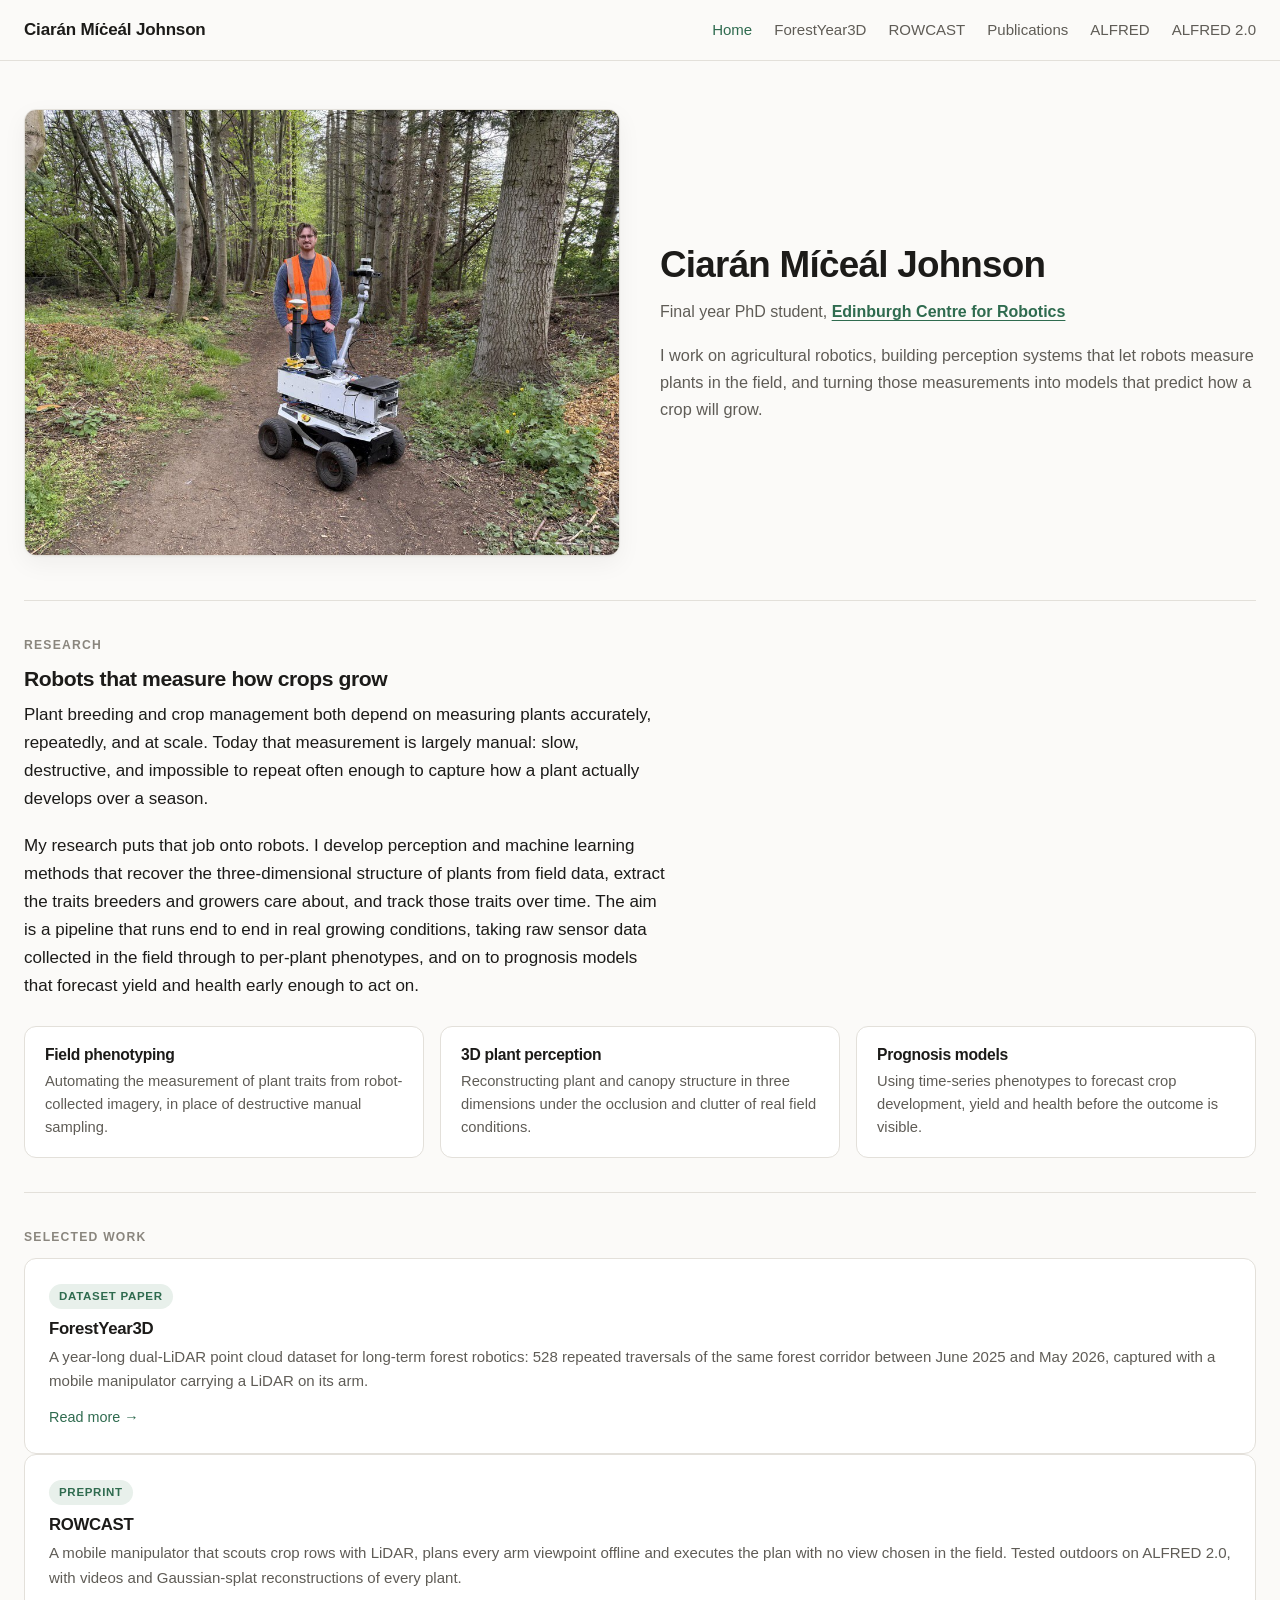
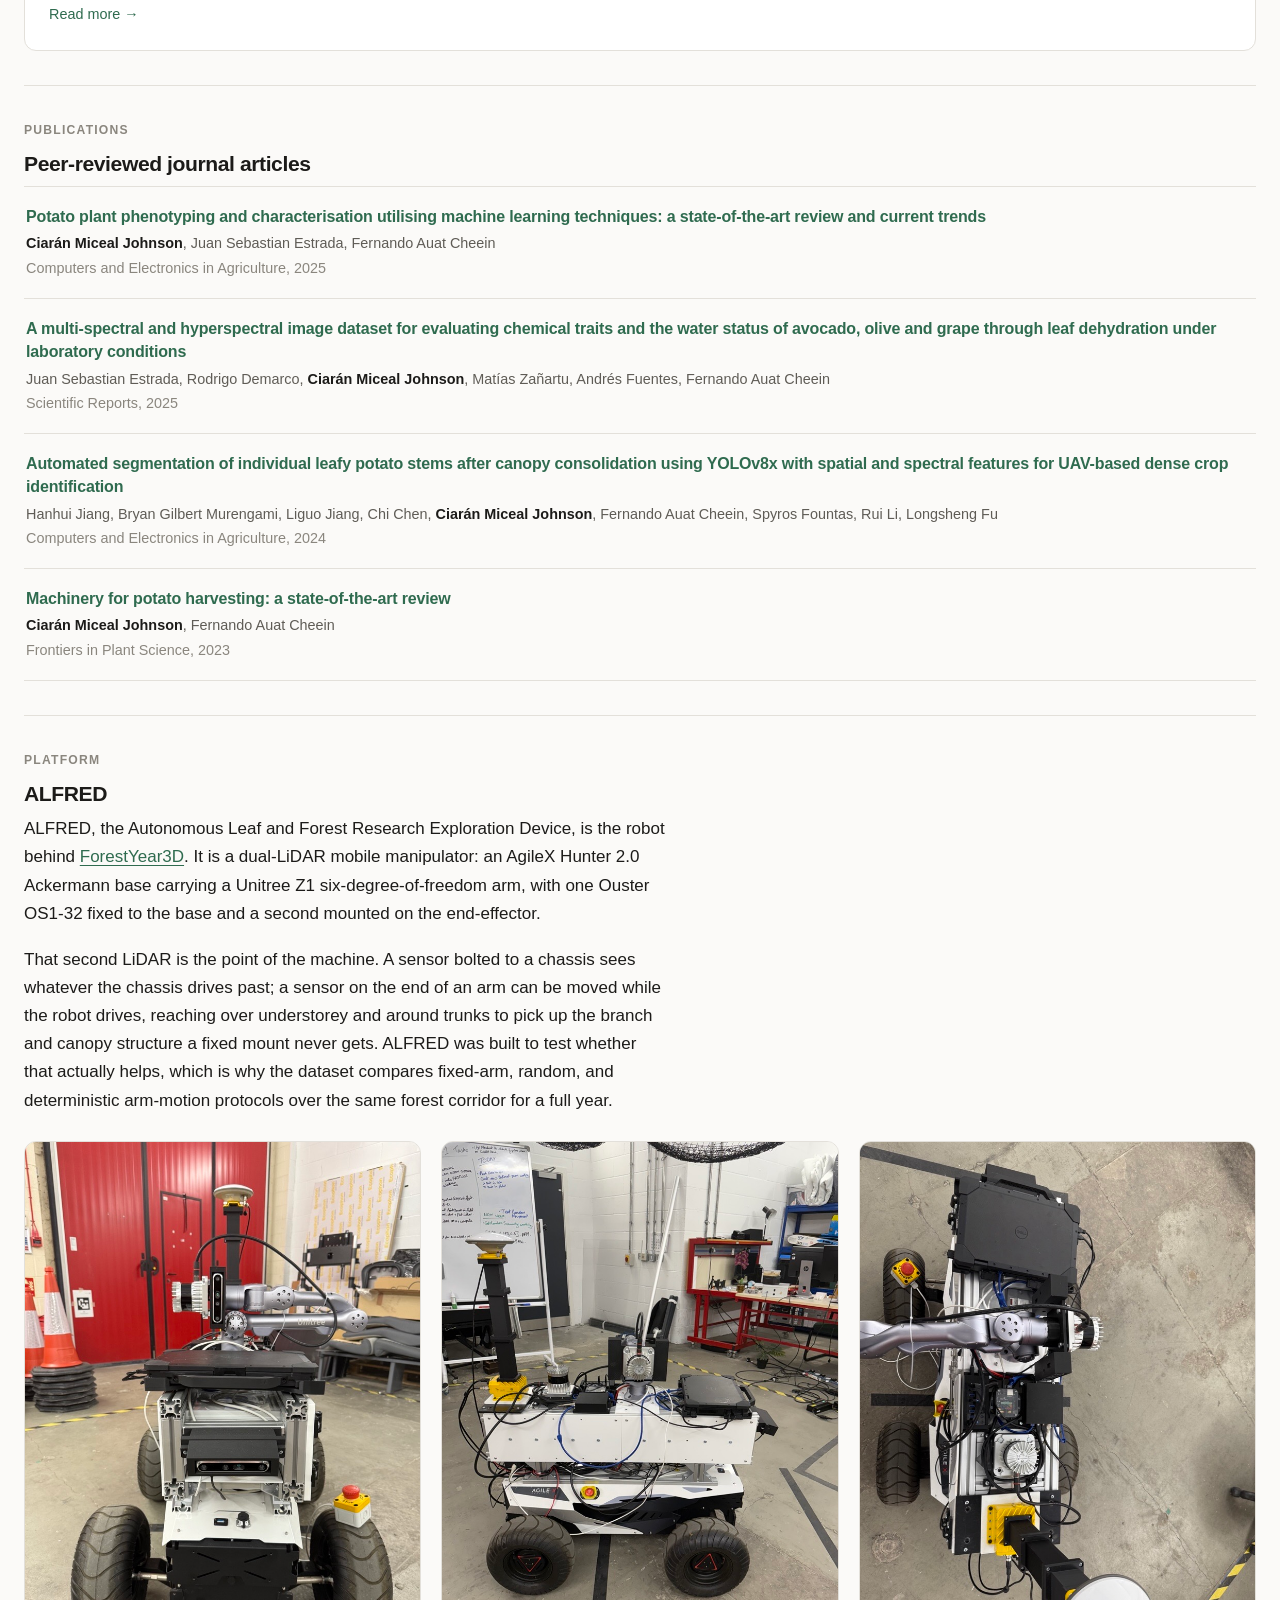
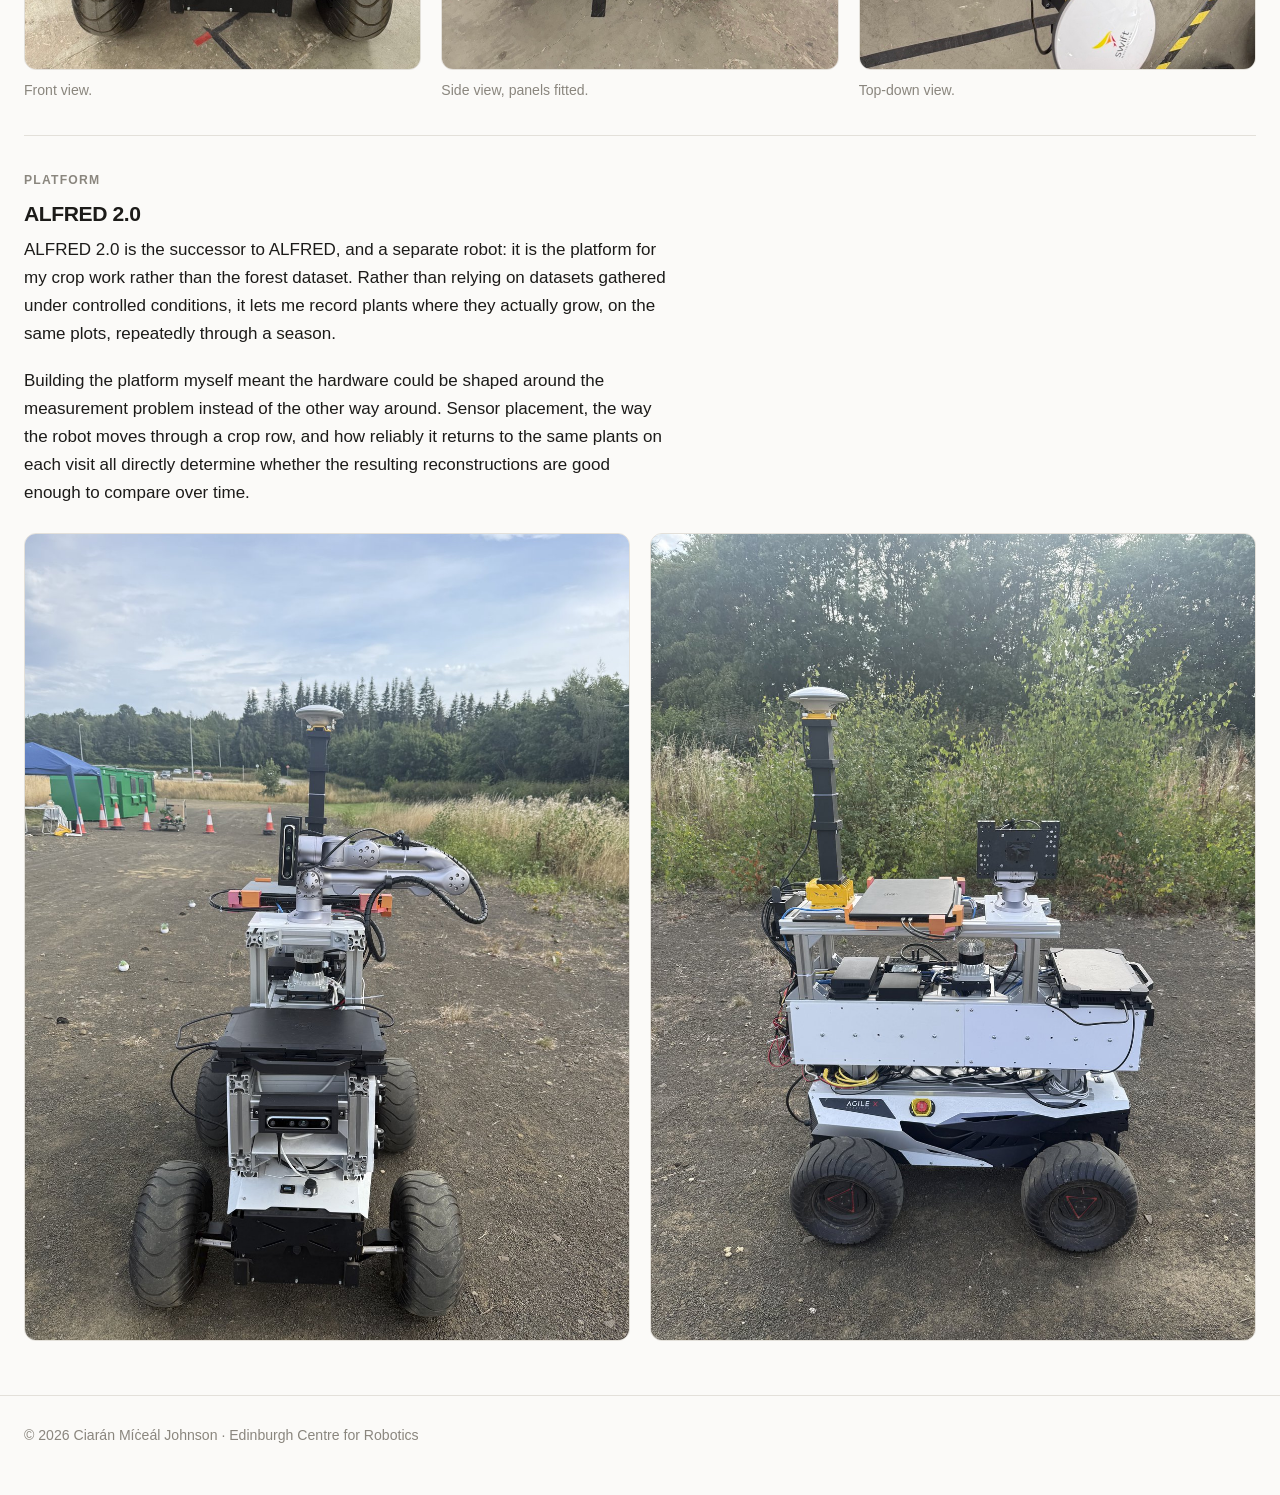
==== index.html @ 9706e00f "Updated the ROWCAST website" ====
<!DOCTYPE html>
<html lang="en">
<head>
  <meta charset="utf-8">
  <meta name="viewport" content="width=device-width, initial-scale=1">
  <title>Ciarán Míċeál Johnson | Agricultural Robotics</title>
  <meta name="description" content="Final year PhD student at the Edinburgh Centre for Robotics, working on agricultural robotics for crop phenotyping and prognosis.">
  <link rel="stylesheet" href="style.css?v=20261101">
</head>
<body>

  <nav class="site-nav">
    <div class="wrap">
      <a class="brand" href="index.html">Ciarán Míċeál Johnson</a>
      <ul>
        <li><a href="index.html" aria-current="page">Home</a></li>
        <li><a href="ForestYear3D/">ForestYear3D</a></li>
        <li><a href="ROWCAST/">ROWCAST</a></li>
        <li><a href="#publications">Publications</a></li>
        <li><a href="#alfred">ALFRED</a></li>
        <li><a href="#alfred2">ALFRED 2.0</a></li>
      </ul>
    </div>
  </nav>

  <main class="wrap">

    <header class="hero">
      <img class="hero-photo" src="img/profile.jpg"
           alt="Ciarán Míċeál Johnson with a field robot on a woodland path">
      <div class="hero-text">
        <h1>Ciarán Míċeál Johnson</h1>
        <p class="affiliation">
          Final year PhD student, <strong><a href="https://www.edinburgh-robotics.org/">Edinburgh Centre for Robotics</a></strong>
        </p>
        <p class="lead">
          I work on agricultural robotics, building perception systems that let
          robots measure plants in the field, and turning those measurements into
          models that predict how a crop will grow.
        </p>
      </div>
    </header>

    <section id="research">
      <p class="eyebrow">Research</p>
      <h2>Robots that measure how crops grow</h2>
      <p>
        Plant breeding and crop management both depend on measuring plants
        accurately, repeatedly, and at scale. Today that measurement is largely
        manual: slow, destructive, and impossible to repeat often enough to
        capture how a plant actually develops over a season.
      </p>
      <p>
        My research puts that job onto robots. I develop perception and machine
        learning methods that recover the three-dimensional structure of plants
        from field data, extract the traits breeders and growers care about, and
        track those traits over time. The aim is a pipeline that runs end to end
        in real growing conditions, taking raw sensor data collected in the field
        through to per-plant phenotypes, and on to prognosis models that forecast
        yield and health early enough to act on.
      </p>

      <div class="themes">
        <div class="theme">
          <h3>Field phenotyping</h3>
          <p>Automating the measurement of plant traits from robot-collected imagery, in place of destructive manual sampling.</p>
        </div>
        <div class="theme">
          <h3>3D plant perception</h3>
          <p>Reconstructing plant and canopy structure in three dimensions under the occlusion and clutter of real field conditions.</p>
        </div>
        <div class="theme">
          <h3>Prognosis models</h3>
          <p>Using time-series phenotypes to forecast crop development, yield and health before the outcome is visible.</p>
        </div>
      </div>
    </section>

    <section id="work">
      <p class="eyebrow">Selected work</p>
      <a class="card" href="ForestYear3D/">
        <span class="tag">Dataset paper</span>
        <h3>ForestYear3D</h3>
        <p>
          A year-long dual-LiDAR point cloud dataset for long-term forest
          robotics: 528 repeated traversals of the same forest corridor between
          June 2025 and May 2026, captured with a mobile manipulator carrying a
          LiDAR on its arm.
        </p>
        <span class="card-more">Read more →</span>
      </a>

      <a class="card" href="ROWCAST/">
        <span class="tag">Preprint</span>
        <h3>ROWCAST</h3>
        <p>
          A mobile manipulator that scouts crop rows with LiDAR, plans every arm
          viewpoint offline and executes the plan with no view chosen in the field.
          Tested outdoors on ALFRED 2.0, with videos and Gaussian-splat
          reconstructions of every plant.
        </p>
        <span class="card-more">Read more →</span>
      </a>
    </section>

    <!-- ================================================================
         PUBLICATIONS
         Peer-reviewed journal articles, newest first. To add one, copy an
         <li class="pub"> block: title links to the DOI, then the author
         list (own name in <strong>), then venue and year.
         ================================================================ -->
    <section id="publications">
      <p class="eyebrow">Publications</p>
      <h2>Peer-reviewed journal articles</h2>

      <ul class="pubs">
        <li class="pub">
          <h3>
            <a href="https://doi.org/10.1016/j.compag.2025.110304">
              Potato plant phenotyping and characterisation utilising machine
              learning techniques: a state-of-the-art review and current trends
            </a>
          </h3>
          <p class="pub-authors"><strong>Ciarán Miceal Johnson</strong>, Juan Sebastian Estrada, Fernando Auat Cheein</p>
          <p class="pub-venue">Computers and Electronics in Agriculture, 2025</p>
        </li>

        <li class="pub">
          <h3>
            <a href="https://doi.org/10.1038/s41598-025-85714-8">
              A multi-spectral and hyperspectral image dataset for evaluating
              chemical traits and the water status of avocado, olive and grape
              through leaf dehydration under laboratory conditions
            </a>
          </h3>
          <p class="pub-authors">Juan Sebastian Estrada, Rodrigo Demarco, <strong>Ciarán Miceal Johnson</strong>, Matías Zañartu, Andrés Fuentes, Fernando Auat Cheein</p>
          <p class="pub-venue">Scientific Reports, 2025</p>
        </li>

        <li class="pub">
          <h3>
            <a href="https://doi.org/10.1016/j.compag.2024.108795">
              Automated segmentation of individual leafy potato stems after canopy
              consolidation using YOLOv8x with spatial and spectral features for
              UAV-based dense crop identification
            </a>
          </h3>
          <p class="pub-authors">Hanhui Jiang, Bryan Gilbert Murengami, Liguo Jiang, Chi Chen, <strong>Ciarán Miceal Johnson</strong>, Fernando Auat Cheein, Spyros Fountas, Rui Li, Longsheng Fu</p>
          <p class="pub-venue">Computers and Electronics in Agriculture, 2024</p>
        </li>

        <li class="pub">
          <h3>
            <a href="https://doi.org/10.3389/fpls.2023.1156734">
              Machinery for potato harvesting: a state-of-the-art review
            </a>
          </h3>
          <p class="pub-authors"><strong>Ciarán Miceal Johnson</strong>, Fernando Auat Cheein</p>
          <p class="pub-venue">Frontiers in Plant Science, 2023</p>
        </li>
      </ul>
    </section>

    <!-- ================================================================
         ALFRED, the forest platform behind ForestYear3D.
         Distinct from ALFRED 2.0 below, which is a separate robot.
         ================================================================ -->
    <section id="alfred">
      <p class="eyebrow">Platform</p>
      <h2>ALFRED</h2>
      <p>
        ALFRED, the Autonomous Leaf and Forest Research Exploration Device, is the
        robot behind <a href="ForestYear3D/">ForestYear3D</a>. It is a dual-LiDAR
        mobile manipulator: an AgileX Hunter 2.0 Ackermann base carrying a Unitree Z1
        six-degree-of-freedom arm, with one Ouster OS1-32 fixed to the base and a
        second mounted on the end-effector.
      </p>
      <p>
        That second LiDAR is the point of the machine. A sensor bolted to a chassis
        sees whatever the chassis drives past; a sensor on the end of an arm can be
        moved while the robot drives, reaching over understorey and around trunks to
        pick up the branch and canopy structure a fixed mount never gets. ALFRED was
        built to test whether that actually helps, which is why the dataset compares
        fixed-arm, random, and deterministic arm-motion protocols over the same forest
        corridor for a full year.
      </p>

      <div class="gallery gallery--views">
        <figure>
          <img src="img/front_view.jpeg" alt="ALFRED seen head on, with the Unitree Z1 arm carrying the arm-mounted LiDAR above the base deck">
          <figcaption>Front view.</figcaption>
        </figure>
        <figure>
          <img src="img/side_view_panels.jpeg" alt="ALFRED from the side with its electronics panels fitted, on the AgileX Hunter 2.0 base">
          <figcaption>Side view, panels fitted.</figcaption>
        </figure>
        <figure>
          <img src="img/top_down.jpeg" alt="ALFRED from above, showing the arm, LiDAR, laptop and GNSS antenna laid out on the base deck">
          <figcaption>Top-down view.</figcaption>
        </figure>
      </div>
    </section>

    <!-- ================================================================
         ALFRED 2.0
         TODO (optional): add the specifics if you want them public, e.g.
         the sensor suite, drive base, autonomy stack, and which field
         trials it has run. Kept general for now.
         ================================================================ -->
    <section id="alfred2">
      <p class="eyebrow">Platform</p>
      <h2>ALFRED 2.0</h2>
      <p>
        ALFRED 2.0 is the successor to ALFRED, and a separate robot: it is the
        platform for my crop work rather than the forest dataset. Rather than
        relying on datasets gathered under controlled conditions, it lets me record
        plants where they actually grow, on the same plots, repeatedly through a
        season.
      </p>
      <p>
        Building the platform myself meant the hardware could be shaped around
        the measurement problem instead of the other way around. Sensor placement,
        the way the robot moves through a crop row, and how reliably it returns
        to the same plants on each visit all directly determine whether the
        resulting reconstructions are good enough to compare over time.
      </p>

      <div class="gallery gallery--pair">
        <figure>
          <img src="img/alfred2_front.jpg" alt="ALFRED 2.0 field robot, front view, showing its manipulator arm and mast-mounted sensors">
        </figure>
        <figure>
          <img src="img/alfred2_side.jpg" alt="ALFRED 2.0 field robot, side view, showing its four-wheeled all-terrain base">
        </figure>
      </div>
    </section>

  </main>

  <footer>
    <div class="wrap">
      <p>© 2026 Ciarán Míċeál Johnson · Edinburgh Centre for Robotics</p>
    </div>
  </footer>

</body>
</html>
---- style.css ----
/* ---------------------------------------------------------------
   Shared stylesheet — Ciaran Johnson
   --------------------------------------------------------------- */

:root {
  --bg:            #fbfaf8;
  --surface:       #ffffff;
  --text:          #1c1b19;
  --text-muted:    #5f5c56;
  --text-subtle:   #8a867e;
  --accent:        #2f6b4f;
  --accent-soft:   #e8f0eb;
  --border:        #e3e0da;
  --shadow:        0 1px 2px rgba(28, 27, 25, .04), 0 8px 24px rgba(28, 27, 25, .05);
  --radius:        12px;
  --measure:       68ch;
}

@media (prefers-color-scheme: dark) {
  :root {
    --bg:          #16171a;
    --surface:     #1d1f23;
    --text:        #e9e7e3;
    --text-muted:  #a8a49c;
    --text-subtle: #7d7972;
    --accent:      #7fc39c;
    --accent-soft: #22302a;
    --border:      #2c2f34;
    --shadow:      0 1px 2px rgba(0, 0, 0, .3), 0 8px 24px rgba(0, 0, 0, .25);
  }
}

*, *::before, *::after { box-sizing: border-box; }

body {
  margin: 0;
  background: var(--bg);
  color: var(--text);
  font-family: -apple-system, BlinkMacSystemFont, "Segoe UI", Inter, Roboto,
               "Helvetica Neue", Arial, sans-serif;
  font-size: 17px;
  line-height: 1.65;
  -webkit-font-smoothing: antialiased;
}

.wrap {
  max-width: 1400px;
  margin: 0 auto;
  padding: 0 24px;
}

/* ---------- Navigation ---------- */

.site-nav {
  border-bottom: 1px solid var(--border);
  background: var(--bg);
  position: sticky;
  top: 0;
  z-index: 10;
}

.site-nav .wrap {
  display: flex;
  align-items: center;
  justify-content: space-between;
  gap: 24px;
  min-height: 60px;
  flex-wrap: wrap;
}

.site-nav .brand {
  font-weight: 600;
  letter-spacing: -.01em;
  color: var(--text);
  text-decoration: none;
}

.site-nav ul {
  display: flex;
  /* On narrow phones the list wraps as whole items rather than breaking a
     label such as "ALFRED 2.0" across two lines. */
  flex-wrap: wrap;
  gap: 4px 22px;
  list-style: none;
  margin: 0;
  padding: 0;
  font-size: .94rem;
}

.site-nav li { white-space: nowrap; }

.site-nav a {
  color: var(--text-muted);
  text-decoration: none;
}

.site-nav a:hover,
.site-nav a[aria-current="page"] {
  color: var(--accent);
}

/* ---------- Headings & text ---------- */

h1, h2, h3 {
  line-height: 1.25;
  letter-spacing: -.02em;
  margin: 0 0 .4em;
}

h1 { font-size: clamp(2rem, 5vw, 2.6rem); }
h2 { font-size: 1.32rem; margin-top: 0; }
h3 { font-size: 1.05rem; }
h4 {
  font-size: .95rem;
  line-height: 1.25;
  letter-spacing: -.01em;
  margin: 1.9em 0 .5em;
}

/* A sub-heading part-way down a section, e.g. the splats inside Phenotype */
h3.subsection { margin-top: 2em; }

p { margin: 0 0 1.1em; max-width: var(--measure); }

a { color: var(--accent); text-underline-offset: 3px; }
a:hover { text-decoration: none; }

.lead {
  font-size: 1.12rem;
  color: var(--text-muted);
}

.muted { color: var(--text-muted); }

/* ---------- Hero ---------- */

/* Photo left, name and intro right, columns vertically centred so the
   two sides read as one balanced block. */
.hero {
  display: grid;
  grid-template-columns: 1fr 1fr;
  gap: 40px;
  align-items: center;
  padding: 48px 0 44px;
}

.hero-photo {
  width: 100%;
  aspect-ratio: 4 / 3;
  object-fit: cover;
  object-position: center 45%;
  border-radius: var(--radius);
  border: 1px solid var(--border);
  box-shadow: var(--shadow);
  display: block;
}

.hero-text { min-width: 0; }

/* Slightly tighter than the global h1 so the name sits on one line
   inside the narrower column. */
.hero-text h1 {
  font-size: clamp(1.85rem, 3.2vw, 2.3rem);
  margin-bottom: .3em;
}

.affiliation {
  font-size: 1rem;
  color: var(--text-muted);
  margin: 0 0 1em;
}

.affiliation strong { color: var(--text); font-weight: 600; }

.hero-text .lead {
  font-size: 1.02rem;
  margin-bottom: 0;
}

@media (max-width: 700px) {
  .hero {
    grid-template-columns: 1fr;
    gap: 26px;
    padding: 28px 0 34px;
  }
}

/* ---------- Sections ---------- */

section { padding: 34px 0; border-top: 1px solid var(--border); }

.eyebrow {
  font-size: .76rem;
  font-weight: 600;
  letter-spacing: .1em;
  text-transform: uppercase;
  color: var(--text-subtle);
  margin: 0 0 .9em;
}

/* ---------- Research themes ---------- */

.themes {
  display: grid;
  grid-template-columns: repeat(auto-fit, minmax(230px, 1fr));
  gap: 16px;
  margin-top: 26px;
}

.theme {
  background: var(--surface);
  border: 1px solid var(--border);
  border-radius: var(--radius);
  padding: 18px 20px;
}

.theme h3 { margin-bottom: .35em; font-size: .98rem; }

.theme p {
  margin: 0;
  font-size: .92rem;
  color: var(--text-muted);
  line-height: 1.55;
}

/* ---------- Publication / project cards ---------- */

.card {
  display: block;
  background: var(--surface);
  border: 1px solid var(--border);
  border-radius: var(--radius);
  padding: 22px 24px;
  text-decoration: none;
  color: inherit;
  transition: border-color .15s ease, transform .15s ease, box-shadow .15s ease;
}

a.card:hover {
  border-color: var(--accent);
  transform: translateY(-2px);
  box-shadow: var(--shadow);
}

.card h3 { margin-bottom: .3em; }
.card p  { margin: 0; font-size: .94rem; color: var(--text-muted); max-width: none; }

.tag {
  display: inline-block;
  font-size: .72rem;
  font-weight: 600;
  letter-spacing: .06em;
  text-transform: uppercase;
  color: var(--accent);
  background: var(--accent-soft);
  border-radius: 999px;
  padding: 3px 10px;
  margin-bottom: 10px;
}

.card-more {
  display: inline-block;
  margin-top: 12px;
  font-size: .9rem;
  font-weight: 500;
  color: var(--accent);
}

/* ---------- Publication list ----------
   Lighter than .card: a reference list, hairline-separated, with the
   title as the DOI link and the site owner's name picked out in bold. */

.pubs {
  list-style: none;
  margin: 0;
  padding: 0;
  border-top: 1px solid var(--border);
}

.pub {
  padding: 18px 2px;
  border-bottom: 1px solid var(--border);
}

.pub h3 {
  margin: 0 0 .35em;
  font-size: 1rem;
  line-height: 1.45;
  letter-spacing: -.01em;
}

.pub h3 a { text-decoration: none; }
.pub h3 a:hover { text-decoration: underline; }

.pub p {
  margin: 0 0 .2em;
  max-width: none;
  font-size: .9rem;
  line-height: 1.5;
}

.pub p:last-child { margin-bottom: 0; }

.pub-authors { color: var(--text-muted); }
.pub-authors strong { color: var(--text); font-weight: 600; }
.pub-venue { color: var(--text-subtle); }

/* ---------- Image gallery ---------- */

.gallery {
  display: grid;
  grid-template-columns: repeat(auto-fit, minmax(240px, 1fr));
  gap: 20px;
  margin-top: 26px;
}

.gallery figure { margin: 0; }

.gallery img {
  width: 100%;
  height: auto;
  background: var(--surface);
  border: 1px solid var(--border);
  border-radius: var(--radius);
  display: block;
}

/* ---------- Paper page ---------- */

.paper-head { padding: 56px 0 30px; }

.paper-head h1 { font-size: clamp(1.7rem, 4vw, 2.25rem); }

.authors {
  font-size: 1rem;
  color: var(--text-muted);
  margin: 0 0 .5em;
  max-width: none;
}

/* Keep a name, its affiliation and its icons on one line when wrapping. */
.authors .author { white-space: nowrap; }

.authors .sep {
  color: var(--text-subtle);
  margin: 0 .2em;
}

.author-link {
  display: inline-block;
  line-height: 0;
  vertical-align: -.15em;
  border-radius: 3px;
  transition: opacity .15s ease;
}

.author-link:hover { opacity: .75; }

.author-link svg {
  width: 1em;
  height: 1em;
}

.venue {
  font-size: .95rem;
  color: var(--text-subtle);
  margin: 0 0 1.4em;
}

.paper-links {
  display: flex;
  flex-wrap: wrap;
  gap: 10px;
  list-style: none;
  margin: 0;
  padding: 0;
}

.paper-links a {
  display: inline-block;
  border: 1px solid var(--border);
  background: var(--surface);
  border-radius: 999px;
  padding: 7px 18px;
  font-size: .9rem;
  font-weight: 500;
  color: var(--text);
  text-decoration: none;
}

.paper-links a:hover { border-color: var(--accent); color: var(--accent); }

figure {
  margin: 0 0 1.4em;
  padding: 0;
}

figure img {
  width: 100%;
  height: auto;
  border: 1px solid var(--border);
  border-radius: var(--radius);
  display: block;
}

figcaption {
  font-size: .88rem;
  color: var(--text-subtle);
  margin-top: 10px;
  line-height: 1.5;
}

/* Placeholder box for content still to be written */
.placeholder {
  border: 1px dashed var(--border);
  border-radius: var(--radius);
  padding: 20px 22px;
  color: var(--text-subtle);
  font-size: .93rem;
  background: transparent;
}

.placeholder p:last-child { margin-bottom: 0; }

pre {
  background: var(--surface);
  border: 1px solid var(--border);
  border-radius: var(--radius);
  padding: 18px 20px;
  overflow-x: auto;
  font-size: .85rem;
  line-height: 1.6;
}

code { font-family: ui-monospace, SFMono-Regular, "SF Mono", Menlo, Consolas, monospace; }

/* ---------- Footer ---------- */

footer {
  border-top: 1px solid var(--border);
  margin-top: 20px;
  padding: 28px 0 48px;
  font-size: .88rem;
  color: var(--text-subtle);
}

footer p { margin: 0; }

/* ---------------------------------------------------------------
   Paper page: dataset facts, video slots
   --------------------------------------------------------------- */

/* ---------- Key-numbers grid ----------
   Facts are grouped into related sets, and sized by importance. Width comes
   from a span class (.s3/.s4/.s6/.s8) on a 12-column grid; type scale comes
   from a size class (.fact--xl / --lg, with the base .fact as the default).
   Each group's spans should add up to 12 so it forms one clean row. */

.fact-group { margin-top: 26px; }

.fact-group > h3 {
  font-size: .78rem;
  font-weight: 600;
  letter-spacing: .09em;
  text-transform: uppercase;
  color: var(--text-subtle);
  margin: 0 0 10px;
}

.facts {
  display: grid;
  grid-template-columns: repeat(12, 1fr);
  gap: 14px;
  margin: 0;
}

.fact {
  grid-column: span 4;
  display: flex;
  flex-direction: column;
  justify-content: center;
  background: var(--surface);
  border: 1px solid var(--border);
  border-radius: var(--radius);
  padding: 16px 18px;
}

.fact .num {
  display: block;
  font-size: 1.32rem;
  font-weight: 600;
  letter-spacing: -.02em;
  line-height: 1.2;
  color: var(--text);
}

.fact .label {
  display: block;
  margin-top: 4px;
  font-size: .84rem;
  color: var(--text-muted);
  line-height: 1.4;
}

/* Widths */
.fact.s3 { grid-column: span 3; }
.fact.s4 { grid-column: span 4; }
.fact.s6 { grid-column: span 6; }
.fact.s8 { grid-column: span 8; }

/* Emphasis */
.fact--lg { padding: 20px 22px; }
.fact--lg .num { font-size: 1.7rem; }
.fact--lg .label { font-size: .88rem; }

.fact--xl { padding: 24px 26px; }
.fact--xl .num { font-size: 2.35rem; color: var(--accent); }
.fact--xl .label { font-size: .92rem; }

/* Phones keep the same arrangement of tiles as a laptop, three across;
   the tiles just get tighter padding and smaller type. */
@media (max-width: 720px) {
  .facts { gap: 8px; }
  .fact,
  .fact--lg,
  .fact--xl { padding: 10px 10px; }
  .fact .num { font-size: 1rem; }
  .fact--lg .num { font-size: 1.15rem; }
  .fact--xl .num { font-size: 1.5rem; }
  .fact .label,
  .fact--lg .label,
  .fact--xl .label { font-size: .7rem; line-height: 1.35; }
}

/* Definition-style list for protocols and pipeline stages */
.deflist { margin: 0; }

.deflist dt {
  font-weight: 600;
  font-size: .97rem;
  margin-top: 18px;
}

.deflist dt:first-child { margin-top: 0; }

.deflist dd {
  margin: .3em 0 0;
  color: var(--text-muted);
  font-size: .94rem;
  max-width: var(--measure);
}

/* ---------- Video slots ----------
   A .video-slot is a 16:9 box that holds either a <video> element or,
   until the footage exists, a dashed placeholder describing what goes
   there. To publish a clip: drop the file in media/, uncomment the
   <video> block inside the slot, and delete the .video-pending div. */

/* min(…, 100%) stops a column being wider than the container on phones
   narrower than the minimum plus the gutters (e.g. 320-360 px wide). */
.video-grid {
  display: grid;
  grid-template-columns: repeat(auto-fit, minmax(min(280px, 100%), 1fr));
  gap: 20px;
  margin-top: 22px;
}

.video-grid.two-up { grid-template-columns: repeat(auto-fit, minmax(min(320px, 100%), 1fr)); }

/* Full-width clips stacked one above the other, e.g. the ROWCAST scene
   flythroughs, whose plants are too small to read at half width. */
.video-grid.one-up { grid-template-columns: 1fr; gap: 28px; }

.video-item { margin: 0; }

.video-slot {
  position: relative;
  aspect-ratio: 16 / 9;
  border-radius: var(--radius);
  overflow: hidden;
  background: var(--surface);
}

.video-slot video,
.video-slot iframe {
  width: 100%;
  height: 100%;
  display: block;
  border: 0;
  object-fit: cover;
  background: #000;
  border-radius: var(--radius);
}

/* Placeholder shown while the clip is still to be recorded */
.video-pending {
  position: absolute;
  inset: 0;
  display: flex;
  flex-direction: column;
  align-items: center;
  justify-content: center;
  gap: 6px;
  text-align: center;
  padding: 18px;
  border: 1px dashed var(--border);
  border-radius: var(--radius);
  color: var(--text-subtle);
}

.video-pending .vp-icon {
  font-size: 1.4rem;
  line-height: 1;
  opacity: .55;
}

.video-pending .vp-title {
  font-size: .95rem;
  font-weight: 600;
  color: var(--text-muted);
  max-width: 34ch;
}

.video-pending .vp-note {
  font-size: .8rem;
  max-width: 40ch;
  line-height: 1.45;
}

.video-item figcaption { margin-top: 10px; }

/* A single wide slot, e.g. the seasonal point-cloud flythrough */
.video-slot.wide { aspect-ratio: 21 / 9; }

/* The protocol captures are portrait video, cropped to 4:5 by
   scripts/compress_videos.sh. The default 16/9 slot would crop them to a
   band, so they get their own upright box. */
.video-slot.portrait { aspect-ratio: 4 / 5; }

/* The ROWCAST single-plant orbits are square renders. */
.video-slot.square { aspect-ratio: 1 / 1; }

/* A vertical clip such as a YouTube Short: shown at phone width and centred
   rather than stretched across the page, caption centred under it. */
.video-item.short { max-width: 420px; margin: 0 auto; }
.video-slot.short { aspect-ratio: 9 / 16; }
.video-item.short figcaption { text-align: center; }

/* Upright clips are taller than the 16:9 default, so pack more per row. */
.video-grid.portrait-grid {
  grid-template-columns: repeat(auto-fit, minmax(230px, 1fr));
}

/* Protocols section: the intro copy sits beside the first clip, and the
   remaining four sit in a 2x2 below. Equal columns throughout keep every
   clip exactly the same size. */
.intro-row,
.video-grid.portrait-grid.cols-2 {
  display: grid;
  grid-template-columns: 1fr 1fr;
  gap: 34px;
  margin-top: 26px;
}

.intro-row { align-items: center; }
.intro-copy { min-width: 0; }
.intro-copy p:last-child { margin-bottom: 0; }
.intro-row .video-item { margin: 0; }

@media (max-width: 700px) {
  .intro-row,
  .video-grid.portrait-grid.cols-2 {
    grid-template-columns: 1fr;
    gap: 20px;
  }
}

@media (max-width: 620px) {
  .video-slot.wide { aspect-ratio: 16 / 9; }
}

/* Small note under a section heading */
.section-note {
  font-size: .92rem;
  color: var(--text-muted);
  margin-top: -.4em;
}

/* Compact table for schedules and measurements */
.table-wrap { overflow-x: auto; margin: 22px 0 0; }

.data-table {
  border-collapse: collapse;
  width: 100%;
  font-size: .9rem;
}

.data-table th,
.data-table td {
  text-align: left;
  padding: 9px 14px 9px 0;
  border-bottom: 1px solid var(--border);
  white-space: nowrap;
}

.data-table th {
  font-weight: 600;
  color: var(--text-muted);
  font-size: .82rem;
  letter-spacing: .02em;
}

/* Status chip for links that are not live yet */
.paper-links a[aria-disabled="true"] {
  opacity: .55;
  pointer-events: none;
}

/* ---------------------------------------------------------------
   Paper page width
   The paper page runs prose to the full container width so it lines
   up with the video blocks and figures. The home page keeps the
   narrower reading measure.
   --------------------------------------------------------------- */

.paper main p,
.paper main .deflist dd { max-width: none; }

/* Trial landmark photos: portrait originals, cropped to a consistent
   landscape frame so the pair sits level. Bias the crop downward so the
   robot stays in frame. */
.gallery--landmarks img {
  aspect-ratio: 4 / 3;
  object-fit: cover;
  object-position: center 62%;
}

/* Two photos that stay side by side at every width, e.g. the front and
   side views of ALFRED 2.0 on the ROWCAST page. */
.gallery--pair { grid-template-columns: 1fr 1fr; }

@media (max-width: 640px) {
  .gallery--pair { gap: 10px; }
}

/* Three robot views sit as equal portrait tiles */
.gallery--views {
  grid-template-columns: repeat(auto-fit, minmax(200px, 1fr));
}

.gallery--views img {
  aspect-ratio: 3 / 4;
  object-fit: cover;
}

/* The base/arm/merged comparison is a two-row render (base and arm above,
   merged full width below), so it needs its own box shape. */
.video-slot.triptych {
  aspect-ratio: 1440 / 1184;
  /* Matches the render's own background, so the panels sit flush on the page. */
  background: var(--bg);
}

/* ---------------------------------------------------------------
   ROWCAST page: workflow stages, narrow figures
   --------------------------------------------------------------- */

/* The five ROWCAST stages as the paper's Figure 2: a row of boxes joined
   by arrows, with a dashed "next visit" arrow looping from the last box
   back to the second. Stages that take place in the field are tinted with
   the accent; offline stages stay plain. The geometry of the loop is
   computed from the column width, so the row never wraps: on narrow
   screens the figure scrolls sideways inside .stages-wrap instead. */
.stages-wrap { overflow-x: auto; margin: 22px 0 10px; }

.stages-figure {
  --g: 30px;                                   /* gap between boxes */
  --cw: calc((100% - 4 * var(--g)) / 5);       /* width of one box */
  --loop: 26px;                                /* drop of the return arrow */
  position: relative;
  min-width: 640px;
  padding-bottom: calc(var(--loop) + 30px);
}

.stages {
  display: grid;
  grid-template-columns: repeat(5, 1fr);
  gap: var(--g);
  margin: 0;
}

.stage {
  position: relative;
  background: var(--surface);
  border: 1px solid var(--border);
  border-radius: var(--radius);
  padding: 14px 16px;
}

.stage--field {
  background: var(--accent-soft);
  border-color: transparent;
}

/* Each card links to the stage's own section further down the page. */
a.stage {
  display: block;
  color: inherit;
  text-decoration: none;
}

a.stage:hover,
a.stage:focus-visible { border-color: var(--accent); }

a.stage:hover h3,
a.stage:focus-visible h3 { color: var(--accent); }

/* Solid arrow from each box to the next: a line across the gap and a
   chevron at its right-hand end. */
.stage:not(:last-child)::after,
.stage:not(:last-child)::before {
  content: "";
  position: absolute;
  top: 50%;
}

.stage:not(:last-child)::after {
  right: calc(-1 * var(--g));
  width: var(--g);
  height: 2px;
  margin-top: -1px;
  background: var(--text-subtle);
}

.stage:not(:last-child)::before {
  right: calc(-1 * var(--g) + 2px);
  width: 9px;
  height: 9px;
  margin-top: -5px;
  border-top: 2px solid var(--text-subtle);
  border-right: 2px solid var(--text-subtle);
  transform: rotate(45deg);
}

.stage h3 { font-size: .98rem; margin-bottom: .35em; }

.stage .when {
  display: block;
  font-size: .68rem;
  font-weight: 600;
  letter-spacing: .03em;
  text-transform: uppercase;
  color: var(--text-subtle);
  margin-bottom: .5em;
}

.stage--field .when { color: var(--accent); }

.stage p {
  margin: 0;
  font-size: .9rem;
  color: var(--text-muted);
  line-height: 1.5;
  max-width: none;
}

/* The return arrow: drops from the bottom centre of Phenotype (column 5),
   runs left under Plan and Execute, and rises into the bottom centre of
   Scout (column 2), where the chevron points up. */
.stages-loop {
  position: absolute;
  left: calc(1.5 * var(--cw) + var(--g));
  width: calc(3 * var(--cw) + 3 * var(--g));
  bottom: 30px;
  height: var(--loop);
  border: 2px dashed var(--text-subtle);
  border-top: 0;
  border-radius: 0 0 14px 14px;
}

.stages-loop::before {
  content: "";
  position: absolute;
  left: -5.5px;
  top: 0;
  width: 9px;
  height: 9px;
  border-top: 2px solid var(--text-subtle);
  border-left: 2px solid var(--text-subtle);
  transform: rotate(45deg);
}

.stages-loop::after {
  content: "next visit";
  position: absolute;
  left: 50%;
  bottom: -.75em;
  transform: translateX(-50%);
  padding: 0 8px;
  background: var(--bg);
  font-size: .78rem;
  line-height: 1.5;
  color: var(--text-subtle);
  white-space: nowrap;
}

.stages-key {
  font-size: .84rem;
  color: var(--text-subtle);
  margin: 0 0 1.4em;
}

.stages-key .swatch {
  display: inline-block;
  width: .9em;
  height: .9em;
  border-radius: 3px;
  vertical-align: -.1em;
  margin-right: .35em;
  border: 1px solid var(--border);
  background: var(--surface);
}

.stages-key .swatch--field { background: var(--accent-soft); border-color: transparent; }

.stages-key .dash {
  display: inline-block;
  width: 1.6em;
  vertical-align: .25em;
  margin-right: .4em;
  border-top: 2px dashed var(--text-subtle);
}

/* Phones: the row would be clipped and scroll sideways, so the five stages
   stack instead, with the arrows pointing down and the dashed "next visit"
   loop running up the left-hand side from Phenotype back into Scout. The
   cards share one height (grid-auto-rows), so the loop's ends can be placed
   as fractions of the stack: the middle of the second card is about 29% of
   the way down, the middle of the fifth about 9% from the bottom. */
@media (max-width: 700px) {
  .stages-wrap { overflow: visible; }

  .stages-figure {
    --g: 26px;
    min-width: 0;
    padding: 0 0 0 30px;
  }

  .stages {
    grid-template-columns: 1fr;
    grid-auto-rows: 1fr;
  }

  .stage:not(:last-child)::after {
    right: auto;
    left: 50%;
    top: auto;
    bottom: calc(-1 * var(--g));
    width: 2px;
    height: var(--g);
    margin: 0 0 0 -1px;
  }

  .stage:not(:last-child)::before {
    right: auto;
    left: 50%;
    top: auto;
    bottom: calc(-1 * var(--g) + 2px);
    margin: 0 0 0 -5px;
    transform: rotate(135deg);
  }

  .stages-loop {
    left: 14px;
    width: 16px;
    top: 29%;
    bottom: 9%;
    height: auto;
    border: 2px dashed var(--text-subtle);
    border-right: 0;
    border-radius: 14px 0 0 14px;
  }

  .stages-loop::before {
    left: auto;
    right: -3px;
    top: -5.5px;
    border-left: 0;
    border-right: 2px solid var(--text-subtle);
    transform: rotate(45deg);
  }

  .stages-loop::after {
    left: 0;
    bottom: auto;
    top: 50%;
    transform: translate(-50%, -50%) rotate(-90deg);
    padding: 0 6px;
  }
}

/* The twelve plants of the ROWCAST trial: six columns, the small cohort on
   the first row and the large cohort on the second. The large-cohort panels
   in the manuscript's figure are not all the same shape, so those tiles are
   held to 2:3 and cropped; two of them are anchored so the crop keeps the
   trailing vine and the pot. */
.plant-grid {
  display: grid;
  grid-template-columns: repeat(6, 1fr);
  gap: 14px 10px;
}

.plant-grid figure { margin: 0; }

.plant-grid img {
  aspect-ratio: 4 / 3;
  object-fit: cover;
}

.plant-grid .tile--tall img { aspect-ratio: 2 / 3; }
.plant-grid .tile--right img { object-position: right center; }
.plant-grid .tile--bottom img { object-position: center bottom; }

.plant-grid figcaption {
  margin-top: 6px;
  font-size: .8rem;
  line-height: 1.3;
  text-align: center;
  hyphens: auto;
  overflow-wrap: anywhere;
}

.plant-figure > figcaption { margin-top: 14px; }

/* Six across on phones too, as on a laptop: tighter gaps and smaller labels
   so the row still fits. */
@media (max-width: 640px) {
  .plant-grid { gap: 8px 5px; }
  .plant-grid figcaption { font-size: .66rem; margin-top: 4px; }
}

/* A portrait figure that would be far too tall at full page width */
.figure--narrow {
  max-width: 560px;
  margin-left: auto;
  margin-right: auto;
}
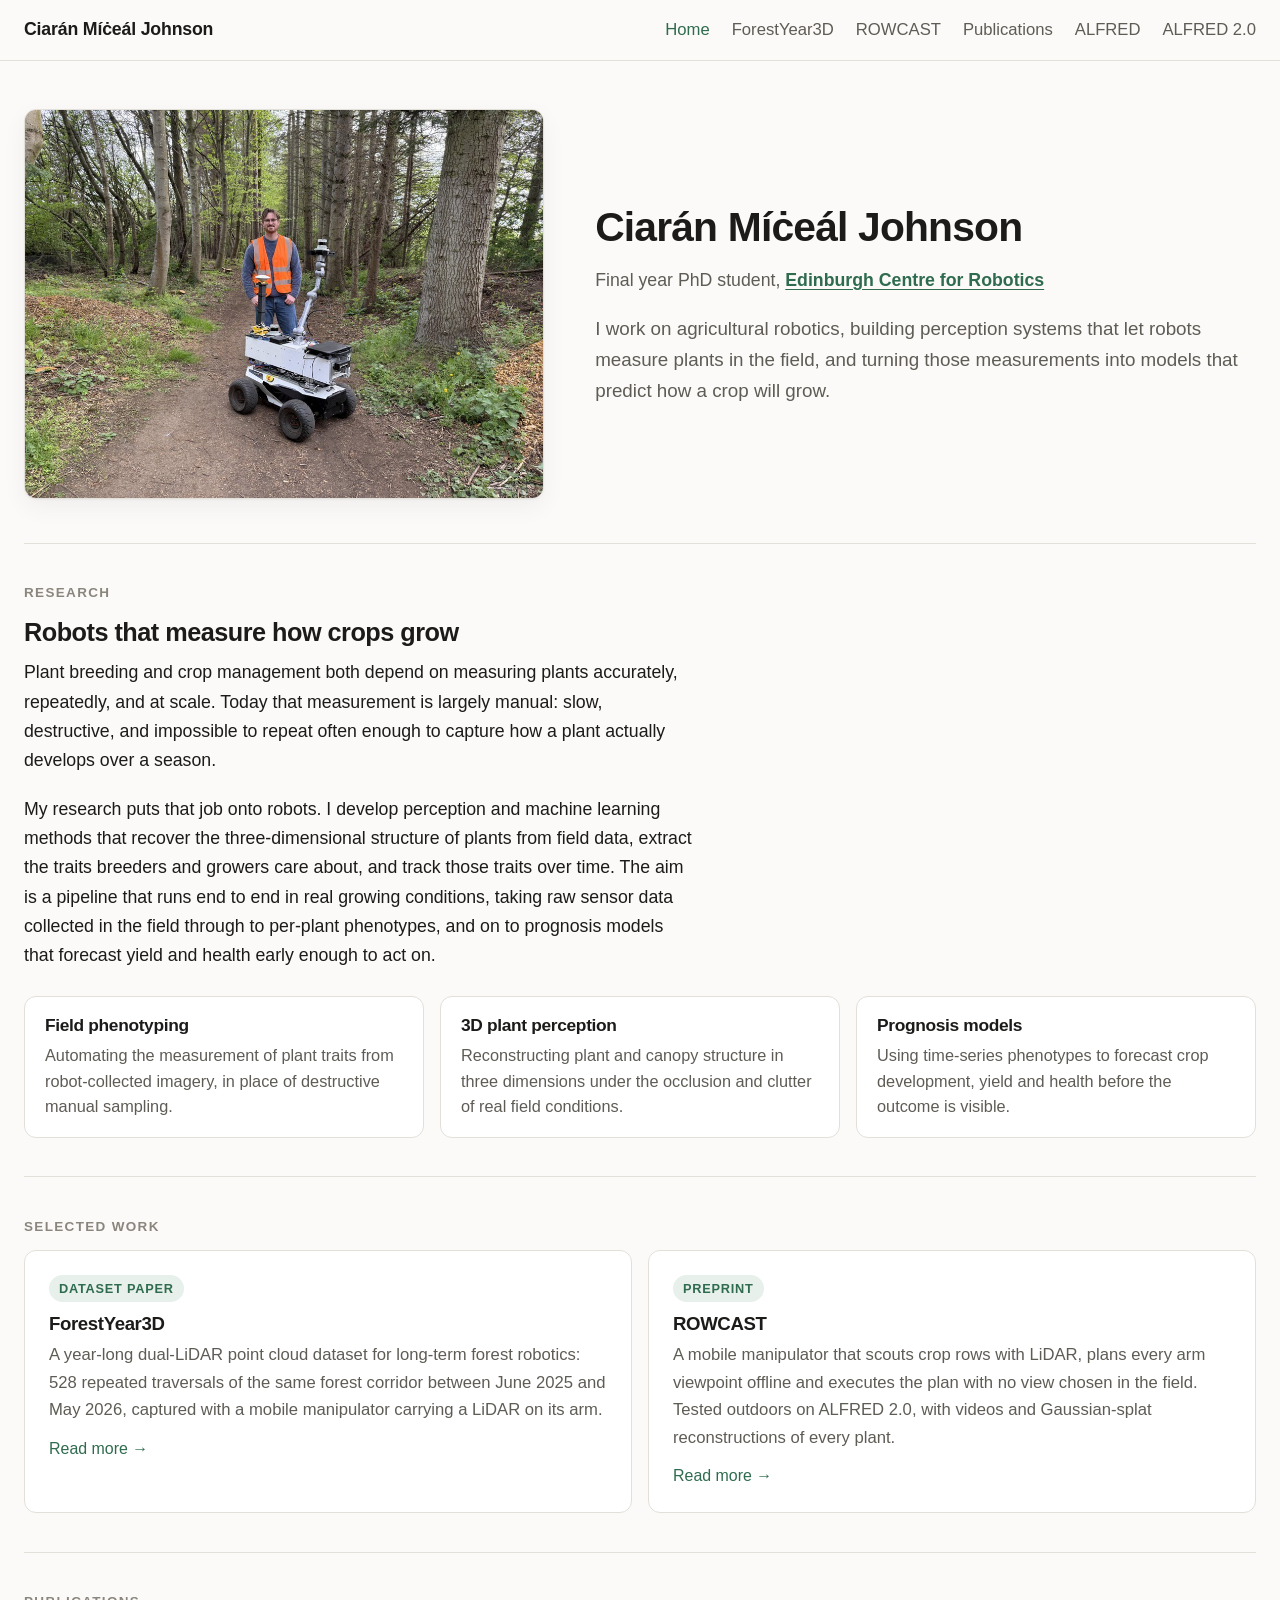
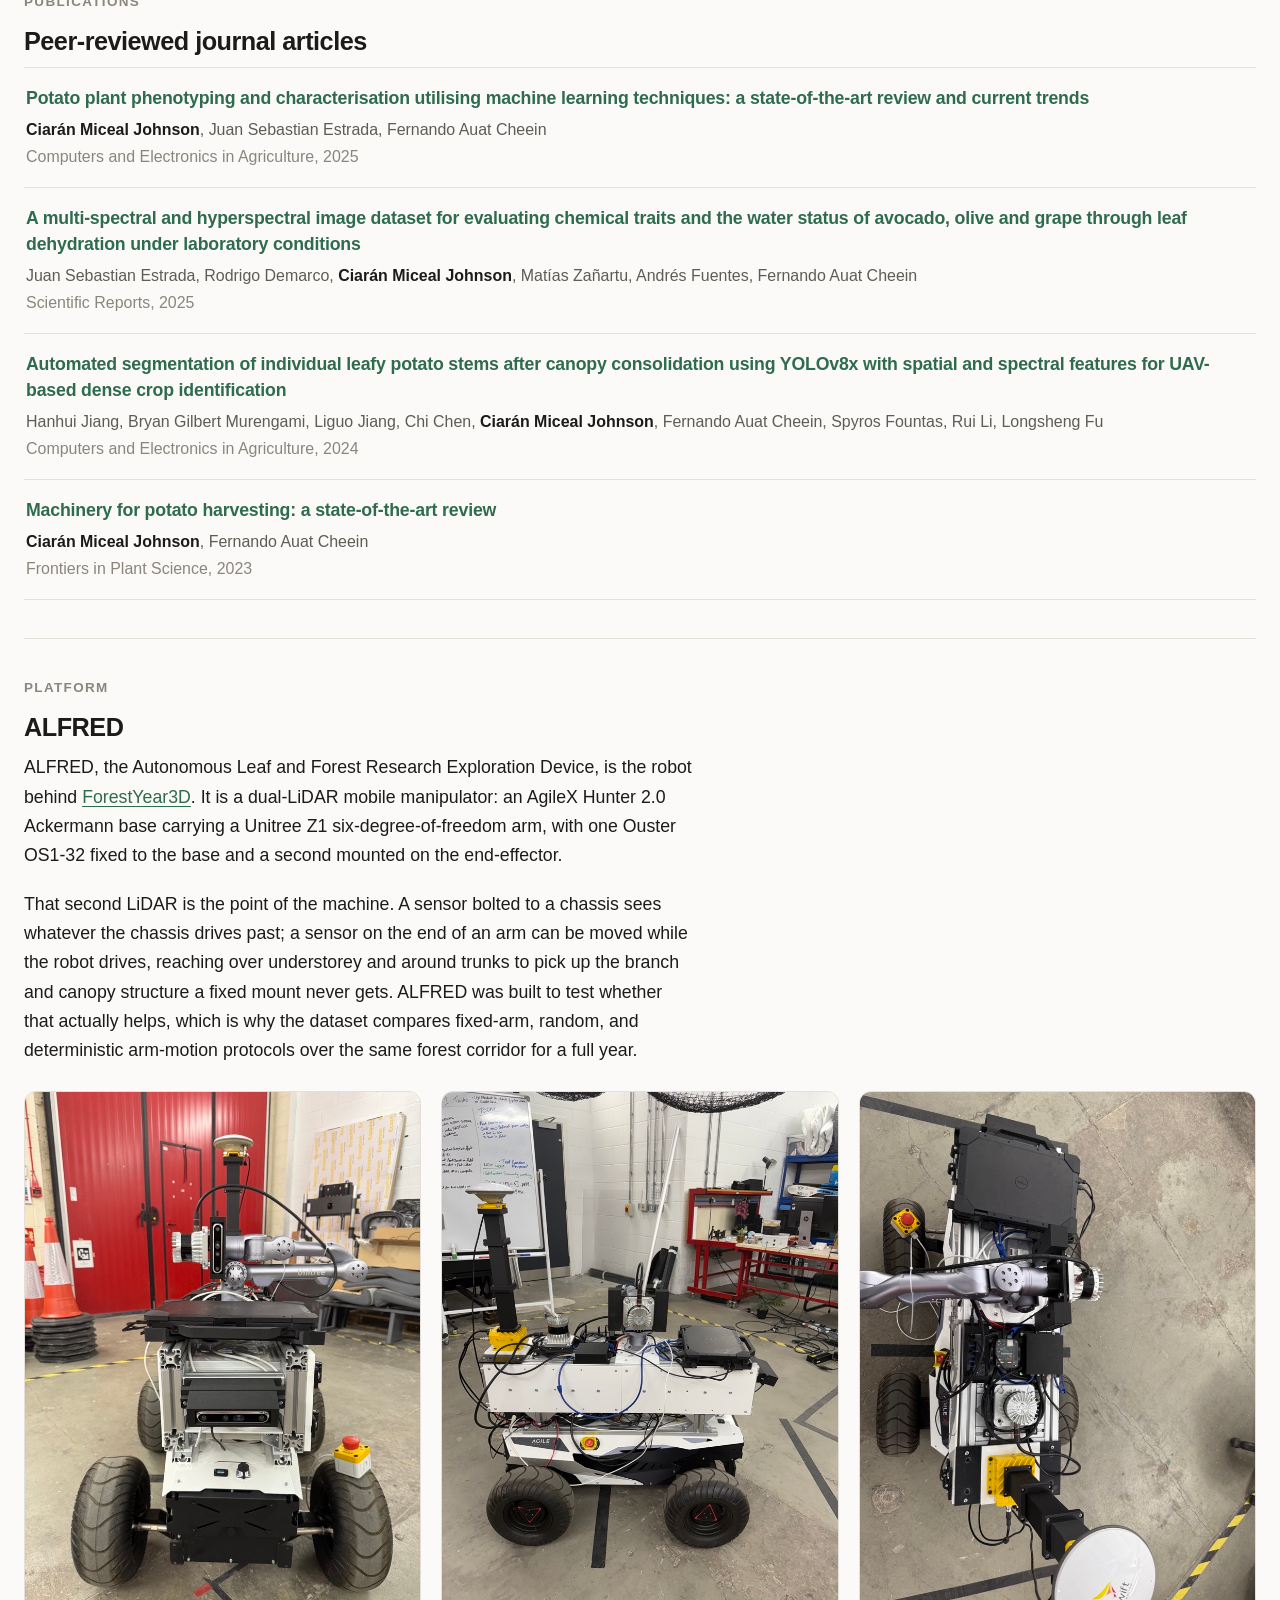
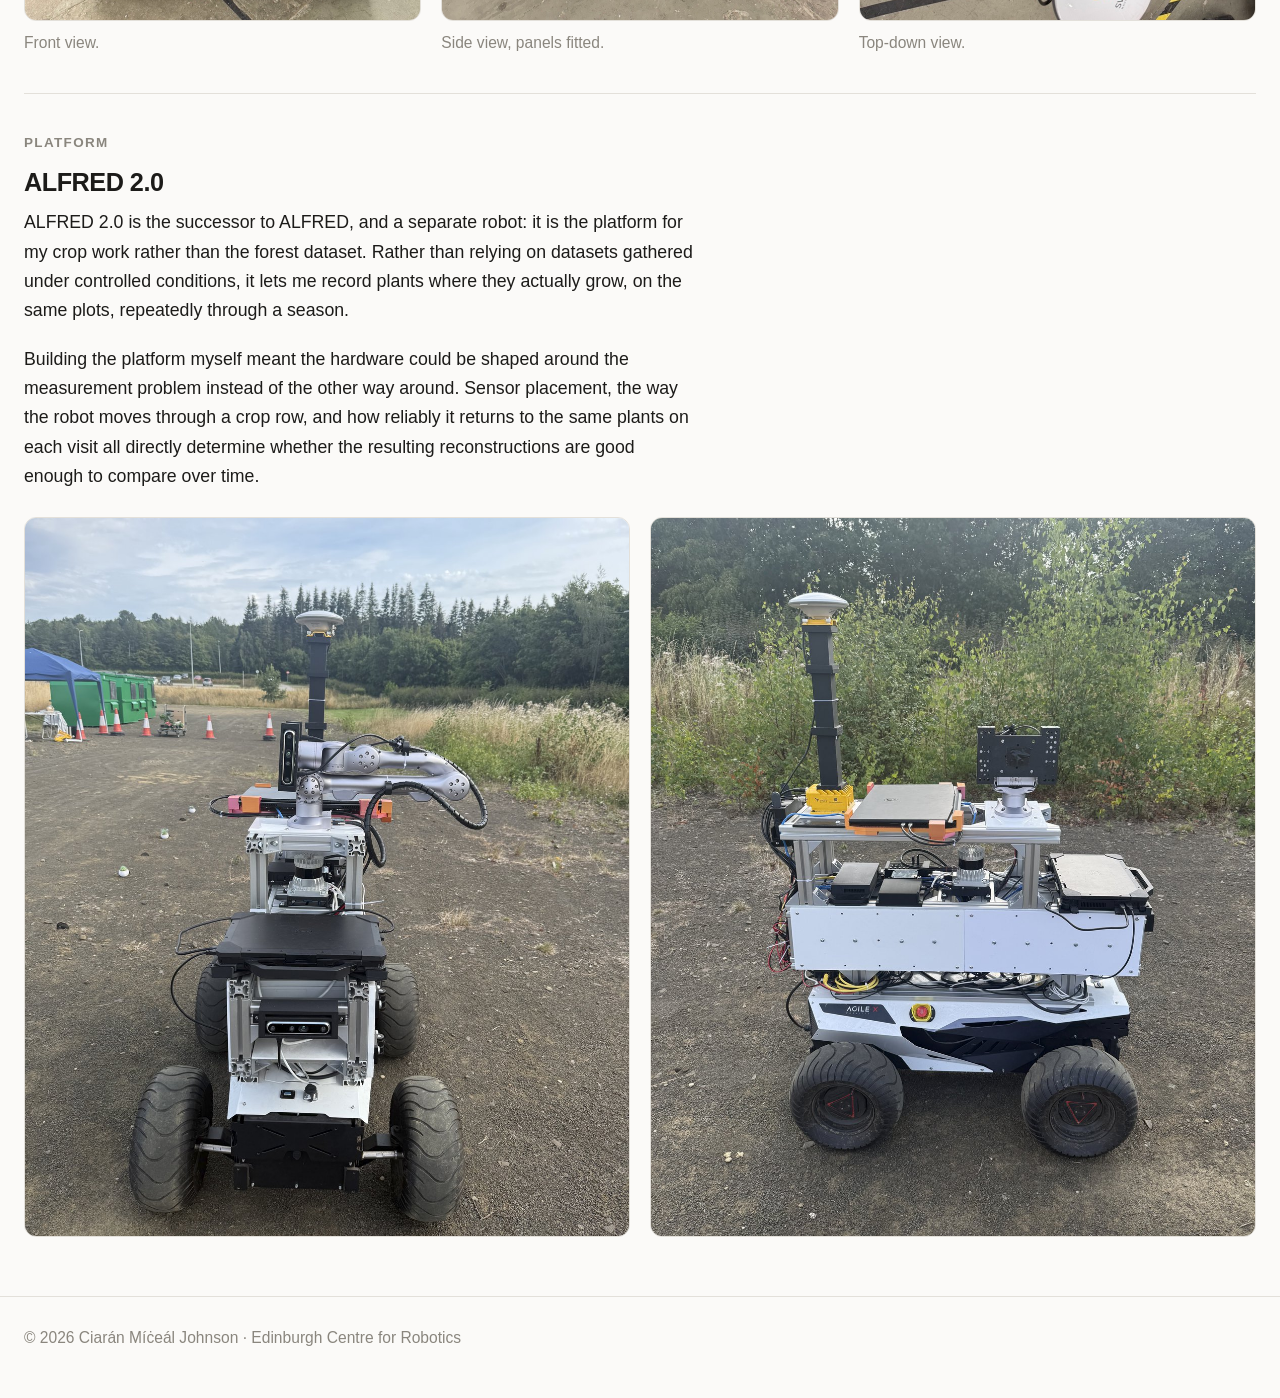
==== commit e245b66f: "Updated the ROWCAST website" ====
--- a/index.html
+++ b/index.html
@@ -5,7 +5,7 @@
   <meta name="viewport" content="width=device-width, initial-scale=1">
   <title>Ciarán Míċeál Johnson | Agricultural Robotics</title>
   <meta name="description" content="Final year PhD student at the Edinburgh Centre for Robotics, working on agricultural robotics for crop phenotyping and prognosis.">
-  <link rel="stylesheet" href="style.css?v=20261101">
+  <link rel="stylesheet" href="style.css?v=20261101b">
 </head>
 <body>
 
@@ -78,6 +78,7 @@
 
     <section id="work">
       <p class="eyebrow">Selected work</p>
+      <div class="cards">
       <a class="card" href="ForestYear3D/">
         <span class="tag">Dataset paper</span>
         <h3>ForestYear3D</h3>
@@ -101,6 +102,7 @@
         </p>
         <span class="card-more">Read more →</span>
       </a>
+      </div>
     </section>
 
     <!-- ================================================================
--- a/style.css
+++ b/style.css
@@ -13,7 +13,8 @@
   --border:        #e3e0da;
   --shadow:        0 1px 2px rgba(28, 27, 25, .04), 0 8px 24px rgba(28, 27, 25, .05);
   --radius:        12px;
-  --measure:       68ch;
+  --measure:       68ch;   /* home-page prose */
+  --measure-wide:  82ch;   /* paper pages: prose, captions, BibTeX */
 }
 
 @media (prefers-color-scheme: dark) {
@@ -32,13 +33,18 @@
 
 *, *::before, *::after { box-sizing: border-box; }
 
+/* Type grows a little with the viewport: 17px on phones and small laptops,
+   about 18.5px at 1920 and 19.5px on a 2560-wide display, so the text keeps
+   pace with the 1400px column. Everything sized in rem scales with it. */
+html { font-size: clamp(17px, 16.2px + 0.12vw, 19.5px); }
+
 body {
   margin: 0;
   background: var(--bg);
   color: var(--text);
   font-family: -apple-system, BlinkMacSystemFont, "Segoe UI", Inter, Roboto,
                "Helvetica Neue", Arial, sans-serif;
-  font-size: 17px;
+  font-size: 1rem;
   line-height: 1.65;
   -webkit-font-smoothing: antialiased;
 }
@@ -108,7 +114,7 @@
 }
 
 h1 { font-size: clamp(2rem, 5vw, 2.6rem); }
-h2 { font-size: 1.32rem; margin-top: 0; }
+h2 { font-size: clamp(1.32rem, 1.1rem + .45vw, 1.5rem); margin-top: 0; }
 h3 { font-size: 1.05rem; }
 h4 {
   font-size: .95rem;
@@ -138,8 +144,10 @@
    two sides read as one balanced block. */
 .hero {
   display: grid;
-  grid-template-columns: 1fr 1fr;
-  gap: 40px;
+  /* The photo takes under half the row and never more than 520px, so on a
+     wide column the name and intro get the room rather than the picture. */
+  grid-template-columns: min(44%, 520px) minmax(0, 1fr);
+  gap: clamp(32px, 4vw, 56px);
   align-items: center;
   padding: 48px 0 44px;
 }
@@ -173,7 +181,7 @@
 .affiliation strong { color: var(--text); font-weight: 600; }
 
 .hero-text .lead {
-  font-size: 1.02rem;
+  font-size: 1.06rem;
   margin-bottom: 0;
 }
 
@@ -187,7 +195,7 @@
 
 /* ---------- Sections ---------- */
 
-section { padding: 34px 0; border-top: 1px solid var(--border); }
+section { padding: clamp(34px, 3vw, 48px) 0; border-top: 1px solid var(--border); }
 
 .eyebrow {
   font-size: .76rem;
@@ -205,6 +213,12 @@
   grid-template-columns: repeat(auto-fit, minmax(230px, 1fr));
   gap: 16px;
   margin-top: 26px;
+}
+
+/* Three across once there is room: the home page has three themes and
+   ForestYear3D six, so auto-fit would otherwise leave an orphan at 1400px. */
+@media (min-width: 900px) {
+  .themes { grid-template-columns: repeat(3, 1fr); }
 }
 
 .theme {
@@ -264,6 +278,14 @@
   font-size: .9rem;
   font-weight: 500;
   color: var(--accent);
+}
+
+/* Project cards sit side by side when the column is wide enough for two,
+   and stack otherwise. */
+.cards {
+  display: grid;
+  grid-template-columns: repeat(auto-fit, minmax(min(100%, 440px), 1fr));
+  gap: 16px;
 }
 
 /* ---------- Publication list ----------
@@ -565,7 +587,9 @@
   margin-top: 22px;
 }
 
-.video-grid.two-up { grid-template-columns: repeat(auto-fit, minmax(min(320px, 100%), 1fr)); }
+/* Square orbit tiles: two per row on a tablet, three on a 1400px column
+   (six plants make two even rows). */
+.video-grid.two-up { grid-template-columns: repeat(auto-fit, minmax(min(380px, 100%), 1fr)); }
 
 /* Full-width clips stacked one above the other, e.g. the ROWCAST scene
    flythroughs, whose plants are too small to read at half width. */
@@ -651,14 +675,16 @@
   grid-template-columns: repeat(auto-fit, minmax(230px, 1fr));
 }
 
-/* Protocols section: the intro copy sits beside the first clip, and the
-   remaining four sit in a 2x2 below. Equal columns throughout keep every
-   clip exactly the same size. */
+/* Intro copy beside one upright clip (.intro-row), and a grid of further
+   upright clips below it (.cols-2). Up to 1000px the two halves are equal;
+   past that the clip is held to --intro-media wide (480px by default) and
+   the copy takes the rest, so the clip stops growing with the column. */
 .intro-row,
 .video-grid.portrait-grid.cols-2 {
+  --gap: 34px;
   display: grid;
   grid-template-columns: 1fr 1fr;
-  gap: 34px;
+  gap: var(--gap);
   margin-top: 26px;
 }
 
@@ -666,6 +692,18 @@
 .intro-copy { min-width: 0; }
 .intro-copy p:last-child { margin-bottom: 0; }
 .intro-row .video-item { margin: 0; }
+
+@media (min-width: 1000px) {
+  .intro-row { grid-template-columns: minmax(0, 1fr) var(--intro-media, 480px); }
+}
+
+/* ForestYear3D protocols: from 1200px the four remaining clips sit in one
+   row, and the intro clip is made the same width as one of them, so all
+   five strategies are shown at exactly the same size. */
+@media (min-width: 1200px) {
+  .video-grid.portrait-grid.cols-2 { grid-template-columns: repeat(4, 1fr); }
+  .intro-row--quarter { --intro-media: calc((100% - 3 * var(--gap)) / 4); }
+}
 
 @media (max-width: 700px) {
   .intro-row,
@@ -717,14 +755,22 @@
 }
 
 /* ---------------------------------------------------------------
-   Paper page width
-   The paper page runs prose to the full container width so it lines
-   up with the video blocks and figures. The home page keeps the
-   narrower reading measure.
+   Paper page measure
+   Media (videos, figures, tiles) runs the full 1400px column, but text
+   is held to a reading measure: a little wider than the home page's,
+   so it still lines up with half-width media, yet never a 1400px line.
    --------------------------------------------------------------- */
 
 .paper main p,
-.paper main .deflist dd { max-width: none; }
+.paper main .deflist dd,
+.paper main figcaption,
+.paper main pre { max-width: var(--measure-wide); }
+
+/* The author line is a list of names, not prose. */
+.paper main .authors { max-width: none; }
+
+/* Schedule table: four short columns, so it need not span the page. */
+.data-table { max-width: 760px; }
 
 /* Trial landmark photos: portrait originals, cropped to a consistent
    landscape frame so the pair sits level. Bias the crop downward so the
@@ -736,8 +782,16 @@
 }
 
 /* Two photos that stay side by side at every width, e.g. the front and
-   side views of ALFRED 2.0 on the ROWCAST page. */
+   side views of ALFRED 2.0 on the ROWCAST page. The originals are 3:4, so
+   on a wide column they are held to 720px tall and cropped from the top,
+   which keeps the wheels and the GNSS mast in frame. */
 .gallery--pair { grid-template-columns: 1fr 1fr; }
+
+.gallery--pair img {
+  max-height: 720px;
+  object-fit: cover;
+  object-position: center 90%;
+}
 
 @media (max-width: 640px) {
   .gallery--pair { gap: 10px; }
@@ -1045,3 +1099,11 @@
   margin-left: auto;
   margin-right: auto;
 }
+
+/* A near-square figure, e.g. the base/arm/merged triptych, which at the
+   full 1400px column would be taller than the screen. */
+.figure--medium {
+  max-width: 1000px;
+  margin-left: auto;
+  margin-right: auto;
+}
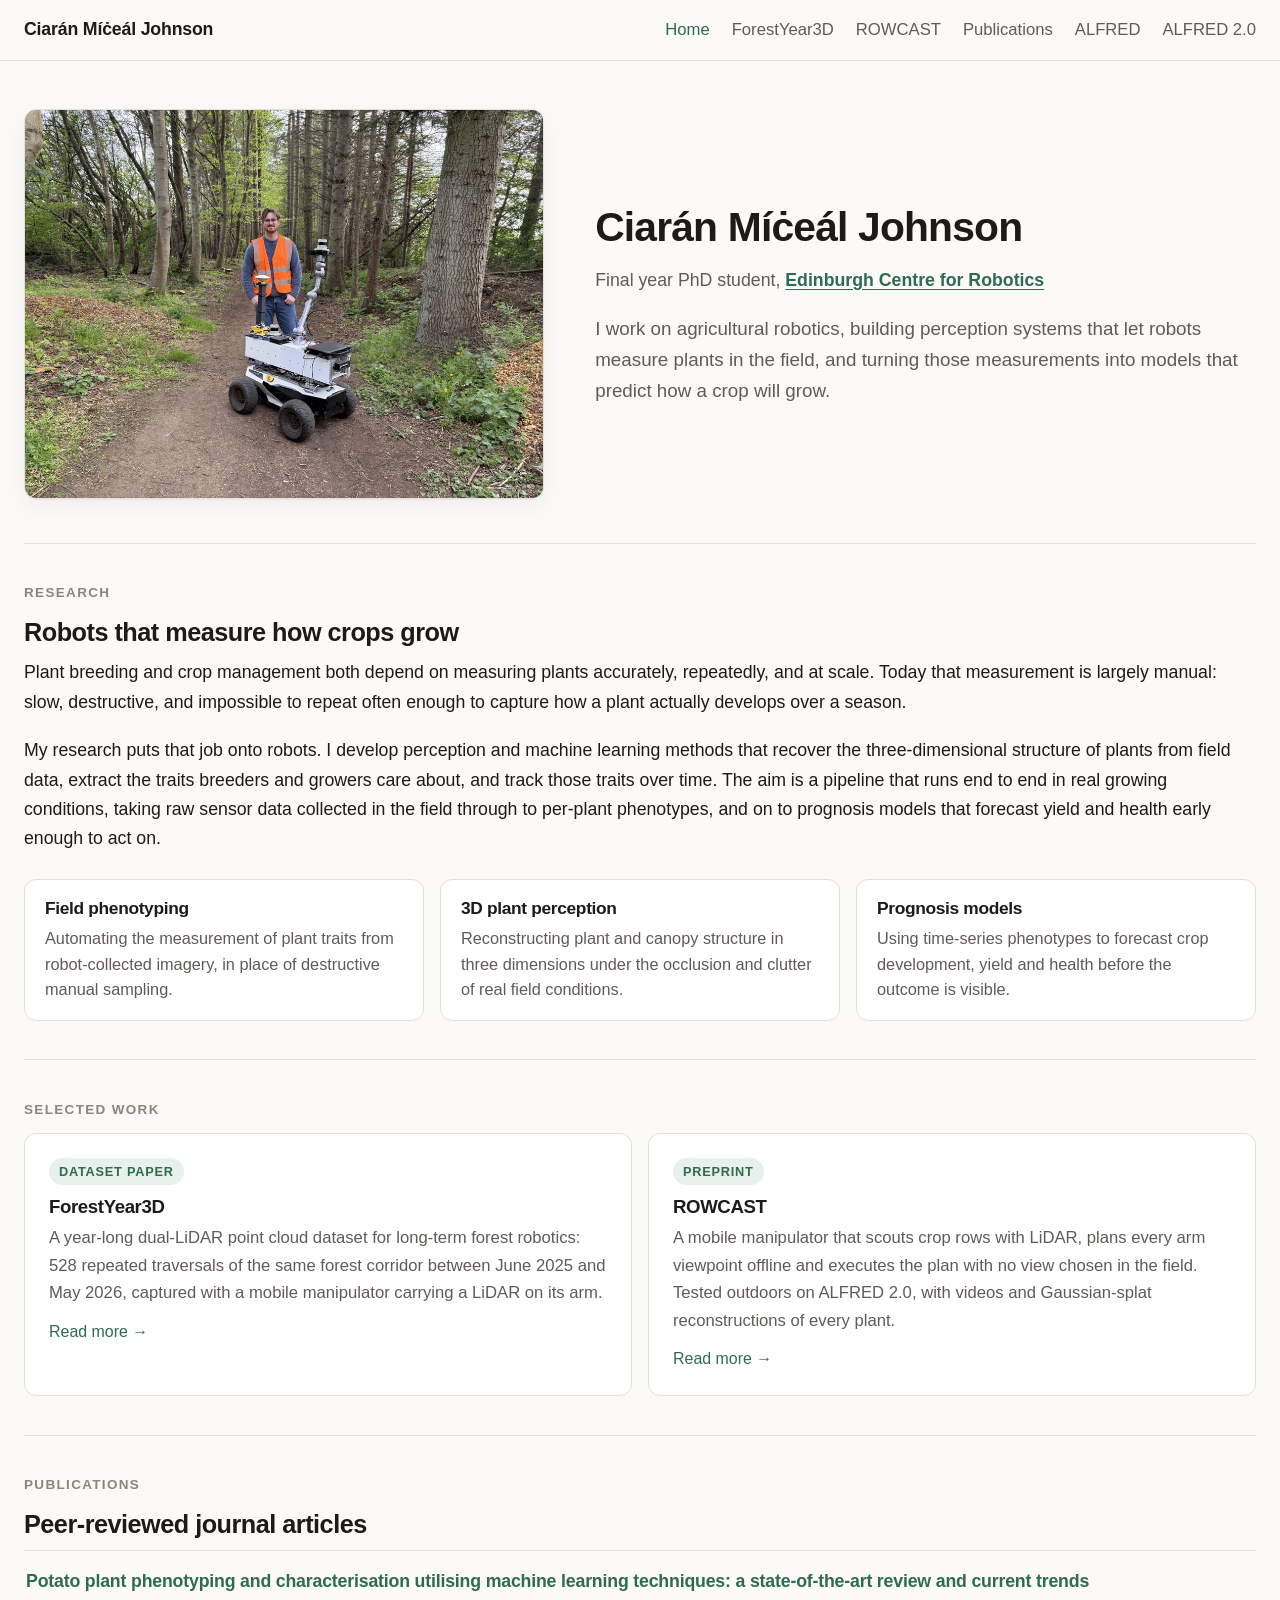
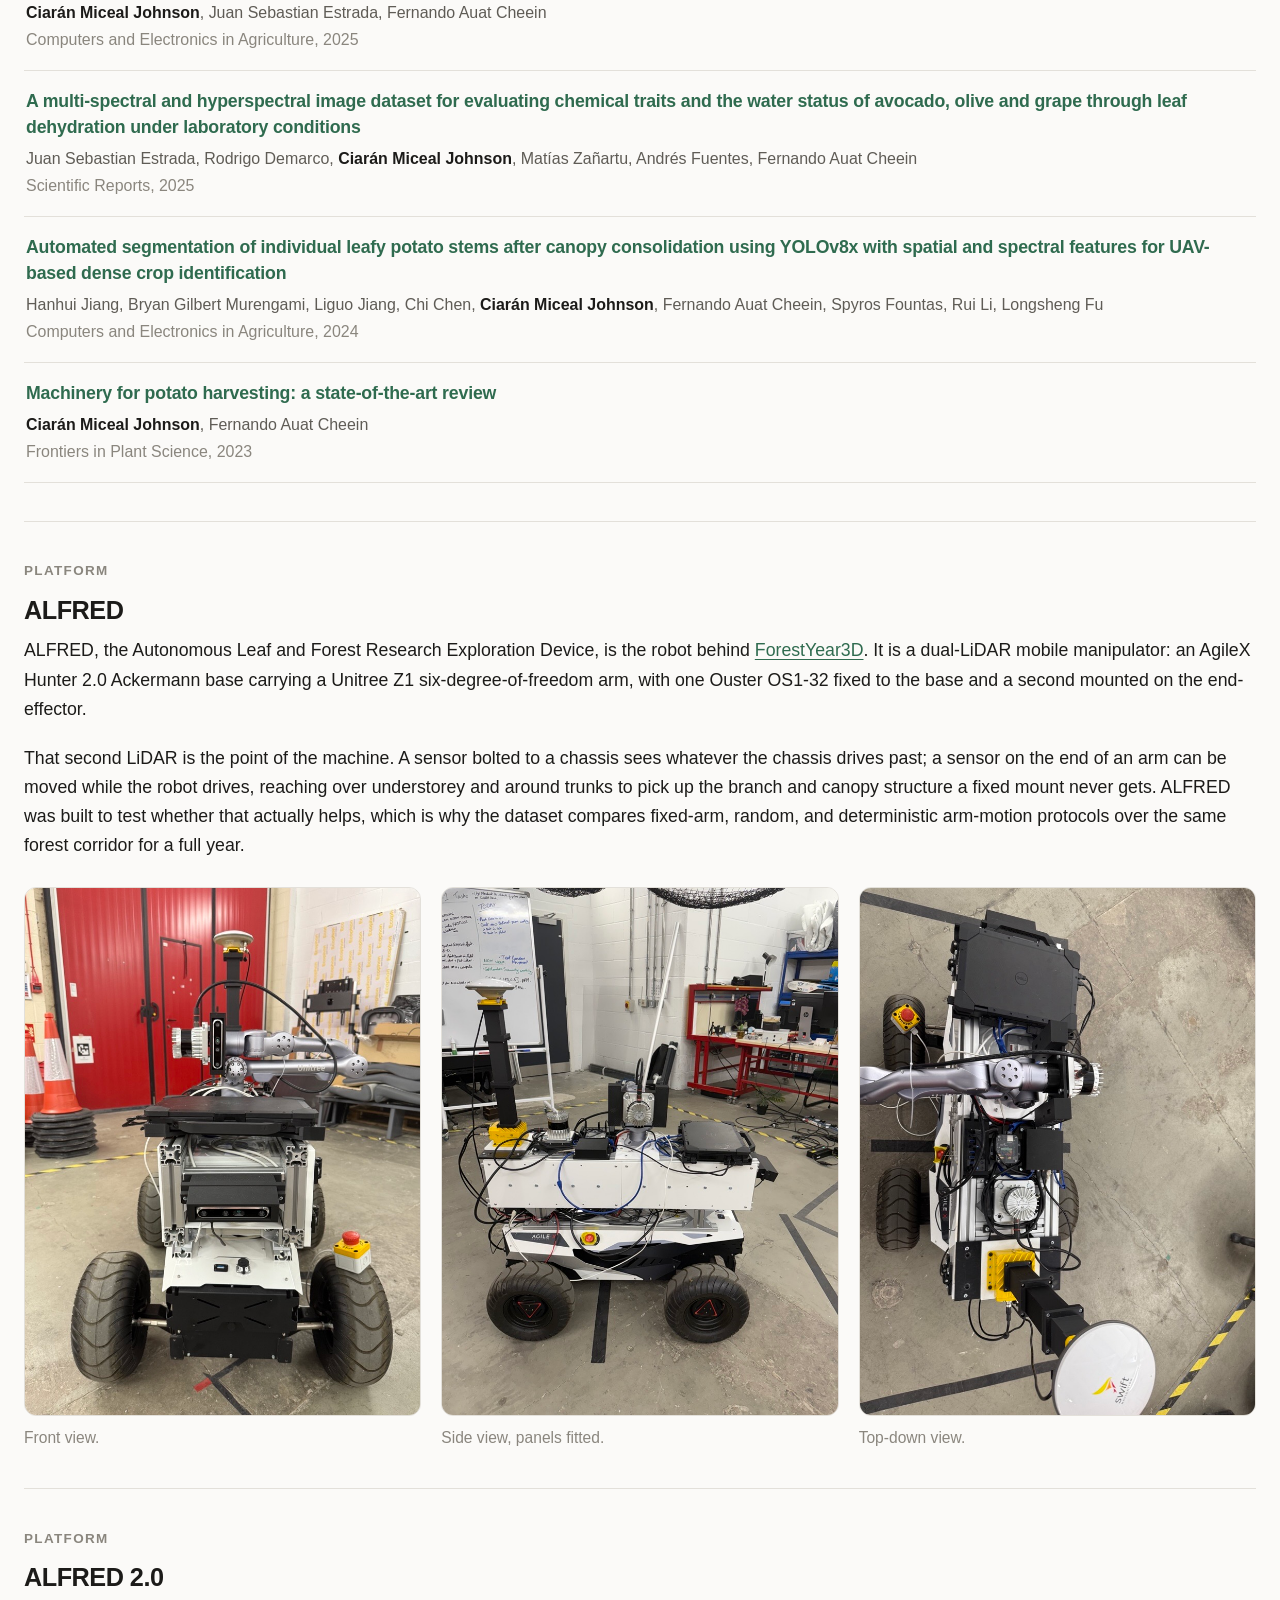
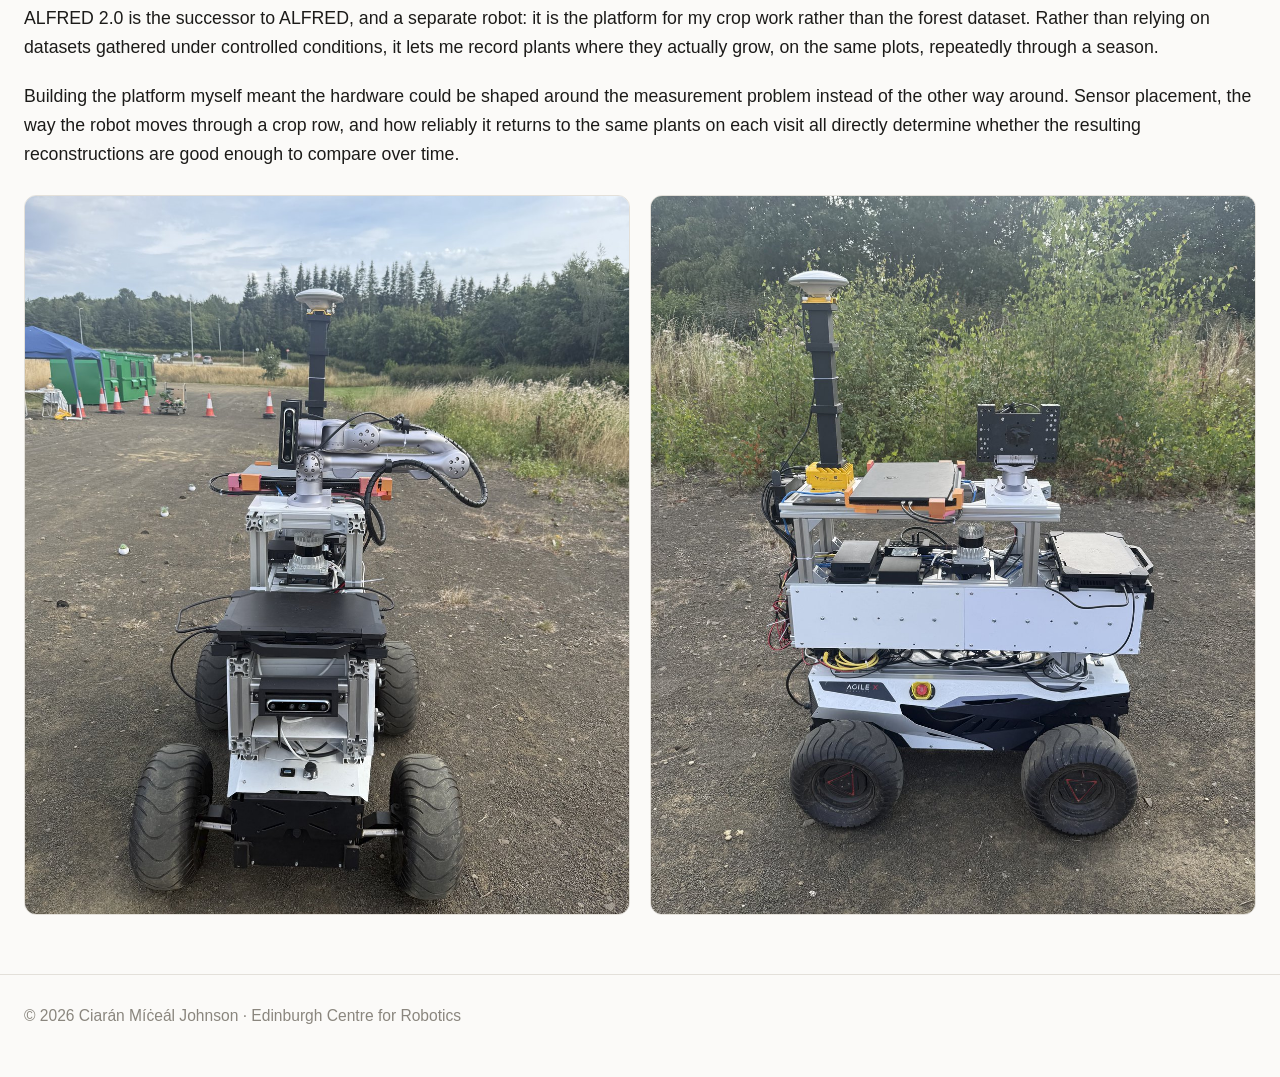
==== commit cff56848: "Updated the ROWCAST website" ====
--- a/index.html
+++ b/index.html
@@ -5,7 +5,7 @@
   <meta name="viewport" content="width=device-width, initial-scale=1">
   <title>Ciarán Míċeál Johnson | Agricultural Robotics</title>
   <meta name="description" content="Final year PhD student at the Edinburgh Centre for Robotics, working on agricultural robotics for crop phenotyping and prognosis.">
-  <link rel="stylesheet" href="style.css?v=20261101b">
+  <link rel="stylesheet" href="style.css?v=20261101c">
 </head>
 <body>
 
--- a/style.css
+++ b/style.css
@@ -13,8 +13,6 @@
   --border:        #e3e0da;
   --shadow:        0 1px 2px rgba(28, 27, 25, .04), 0 8px 24px rgba(28, 27, 25, .05);
   --radius:        12px;
-  --measure:       68ch;   /* home-page prose */
-  --measure-wide:  82ch;   /* paper pages: prose, captions, BibTeX */
 }
 
 @media (prefers-color-scheme: dark) {
@@ -126,7 +124,10 @@
 /* A sub-heading part-way down a section, e.g. the splats inside Phenotype */
 h3.subsection { margin-top: 2em; }
 
-p { margin: 0 0 1.1em; max-width: var(--measure); }
+/* Text runs the full width of the column at every size: the site owner
+   prefers it to use the space on wide screens rather than stop at a
+   reading measure. */
+p { margin: 0 0 1.1em; }
 
 a { color: var(--accent); text-underline-offset: 3px; }
 a:hover { text-decoration: none; }
@@ -569,7 +570,6 @@
   margin: .3em 0 0;
   color: var(--text-muted);
   font-size: .94rem;
-  max-width: var(--measure);
 }
 
 /* ---------- Video slots ----------
@@ -754,24 +754,6 @@
   pointer-events: none;
 }
 
-/* ---------------------------------------------------------------
-   Paper page measure
-   Media (videos, figures, tiles) runs the full 1400px column, but text
-   is held to a reading measure: a little wider than the home page's,
-   so it still lines up with half-width media, yet never a 1400px line.
-   --------------------------------------------------------------- */
-
-.paper main p,
-.paper main .deflist dd,
-.paper main figcaption,
-.paper main pre { max-width: var(--measure-wide); }
-
-/* The author line is a list of names, not prose. */
-.paper main .authors { max-width: none; }
-
-/* Schedule table: four short columns, so it need not span the page. */
-.data-table { max-width: 760px; }
-
 /* Trial landmark photos: portrait originals, cropped to a consistent
    landscape frame so the pair sits level. Bias the crop downward so the
    robot stays in frame. */
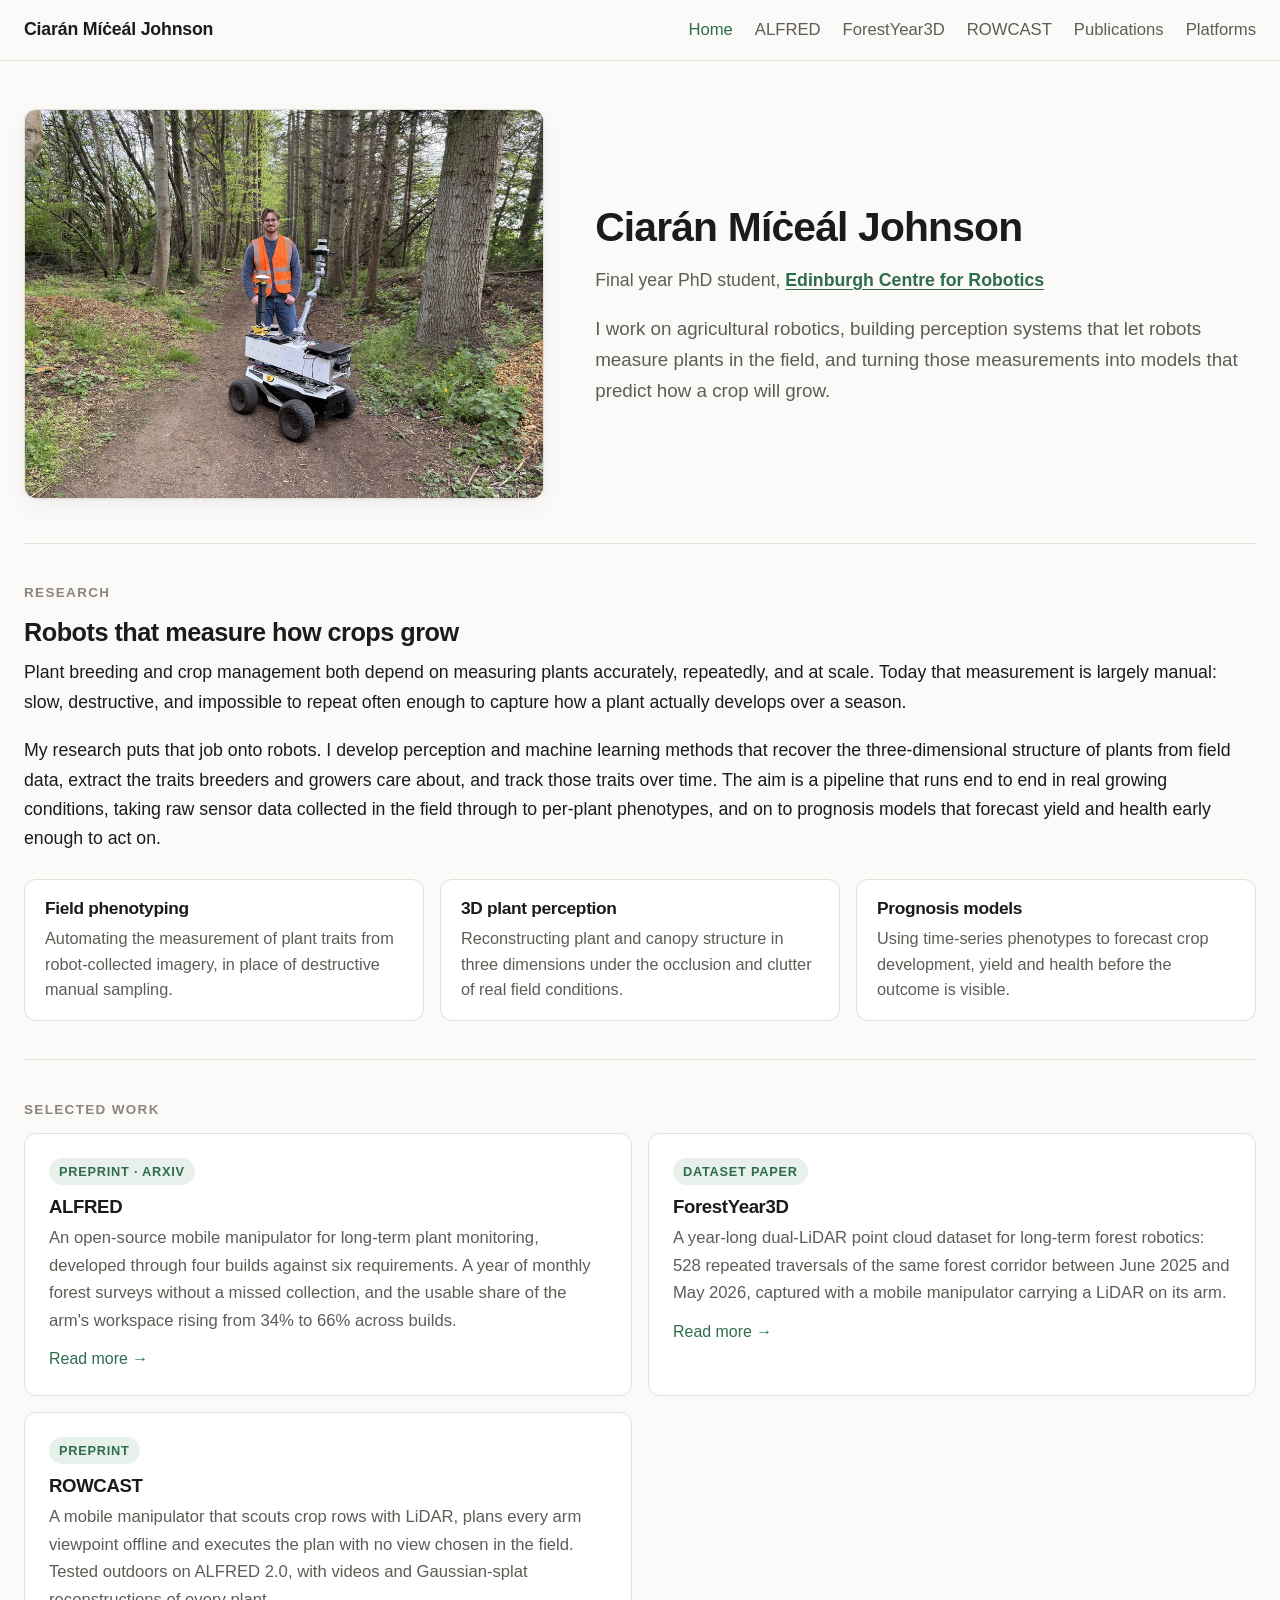
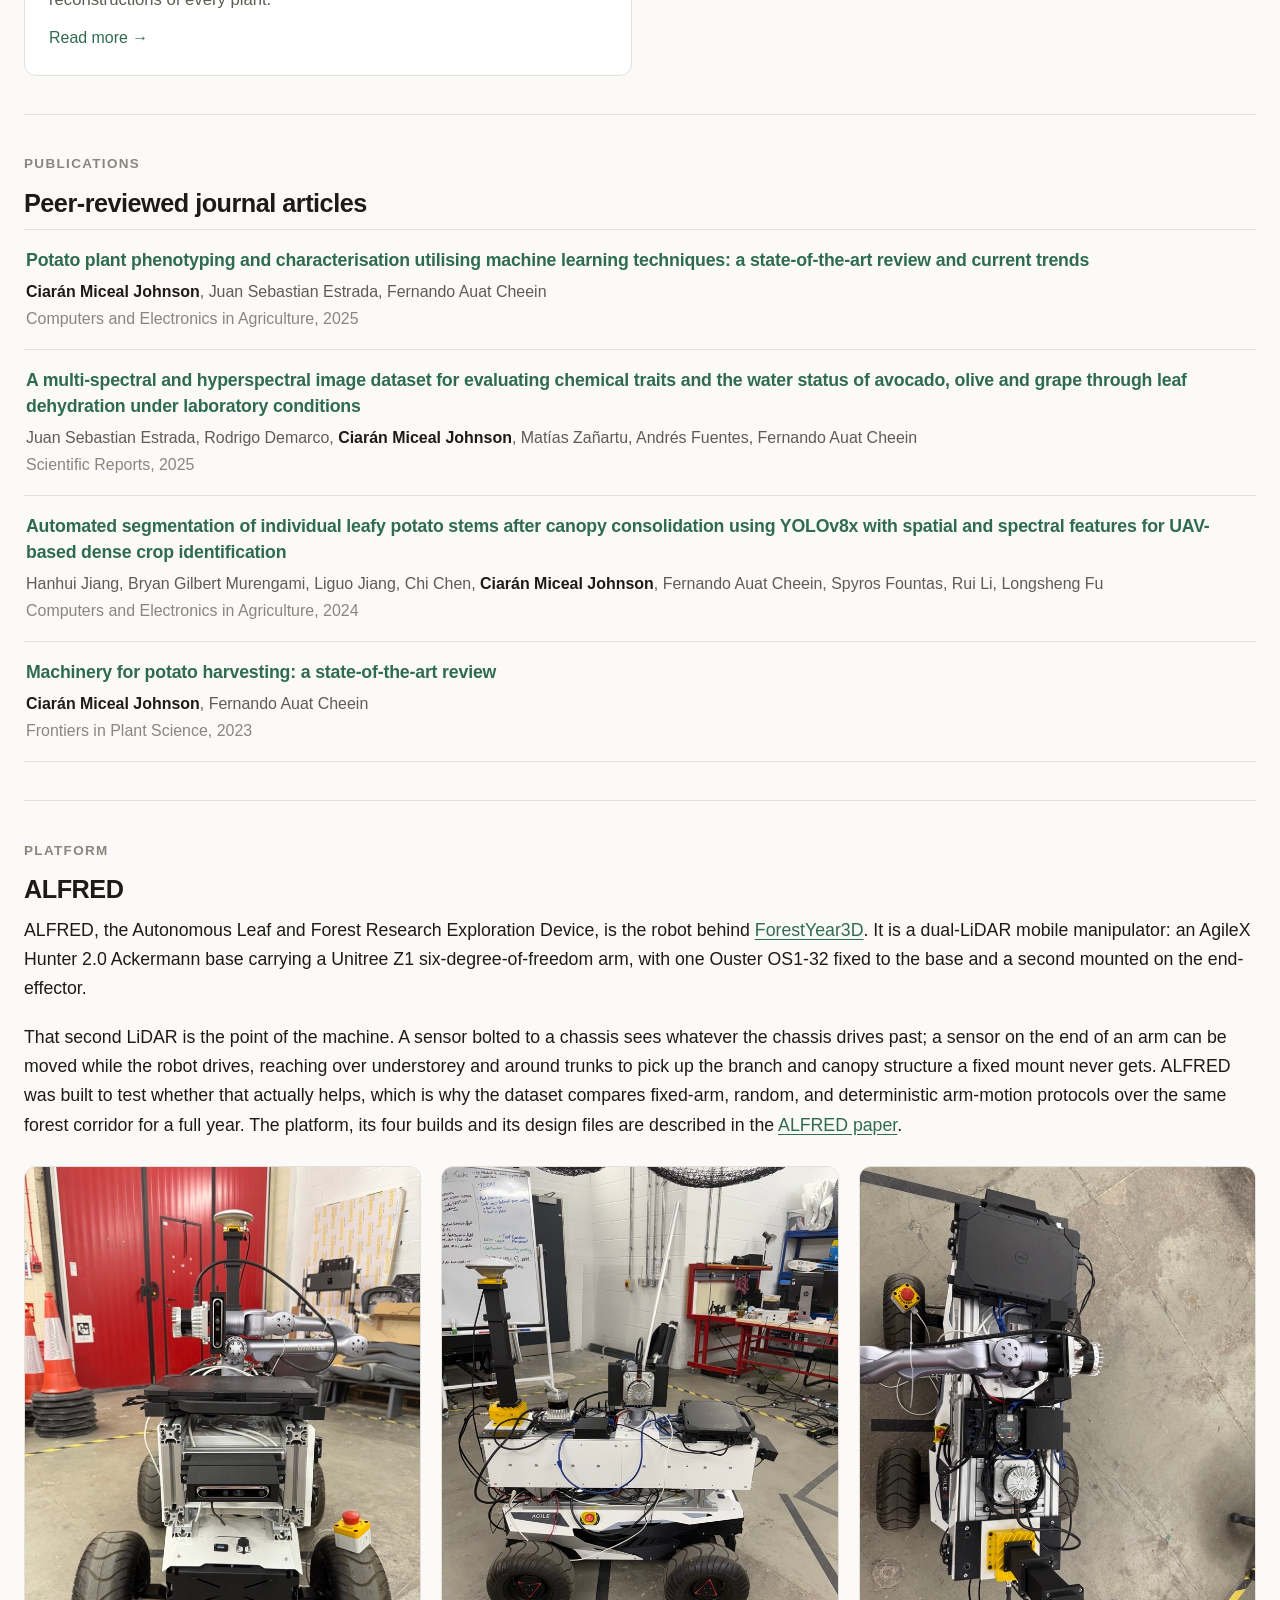
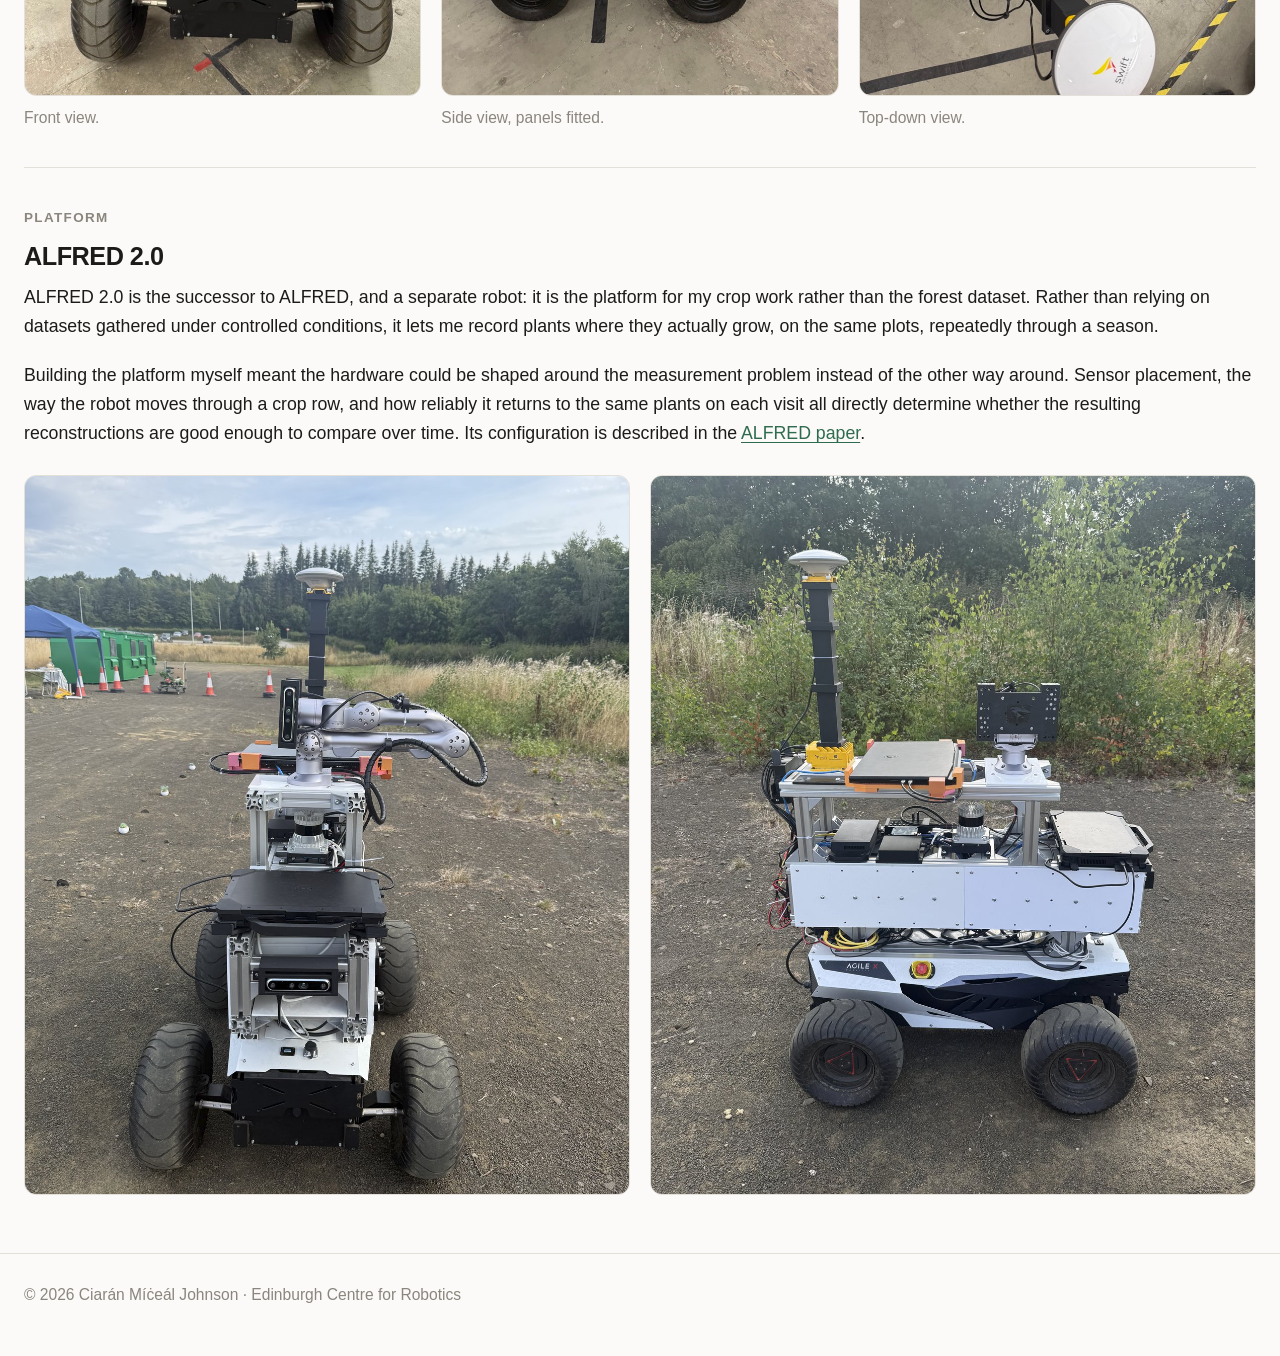
==== commit 9d668f43: "Updated the ROWCAST website" ====
--- a/index.html
+++ b/index.html
@@ -5,7 +5,7 @@
   <meta name="viewport" content="width=device-width, initial-scale=1">
   <title>Ciarán Míċeál Johnson | Agricultural Robotics</title>
   <meta name="description" content="Final year PhD student at the Edinburgh Centre for Robotics, working on agricultural robotics for crop phenotyping and prognosis.">
-  <link rel="stylesheet" href="style.css?v=20261101c">
+  <link rel="stylesheet" href="style.css?v=20261101h">
 </head>
 <body>
 
@@ -14,11 +14,11 @@
       <a class="brand" href="index.html">Ciarán Míċeál Johnson</a>
       <ul>
         <li><a href="index.html" aria-current="page">Home</a></li>
+        <li><a href="ALFRED/">ALFRED</a></li>
         <li><a href="ForestYear3D/">ForestYear3D</a></li>
         <li><a href="ROWCAST/">ROWCAST</a></li>
         <li><a href="#publications">Publications</a></li>
-        <li><a href="#alfred">ALFRED</a></li>
-        <li><a href="#alfred2">ALFRED 2.0</a></li>
+        <li><a href="#alfred">Platforms</a></li>
       </ul>
     </div>
   </nav>
@@ -79,6 +79,18 @@
     <section id="work">
       <p class="eyebrow">Selected work</p>
       <div class="cards">
+      <a class="card" href="ALFRED/">
+        <span class="tag">Preprint · arXiv</span>
+        <h3>ALFRED</h3>
+        <p>
+          An open-source mobile manipulator for long-term plant monitoring, developed
+          through four builds against six requirements. A year of monthly forest
+          surveys without a missed collection, and the usable share of the arm's
+          workspace rising from 34% to 66% across builds.
+        </p>
+        <span class="card-more">Read more →</span>
+      </a>
+
       <a class="card" href="ForestYear3D/">
         <span class="tag">Dataset paper</span>
         <h3>ForestYear3D</h3>
@@ -184,7 +196,8 @@
         pick up the branch and canopy structure a fixed mount never gets. ALFRED was
         built to test whether that actually helps, which is why the dataset compares
         fixed-arm, random, and deterministic arm-motion protocols over the same forest
-        corridor for a full year.
+        corridor for a full year. The platform, its four builds and its design files are
+        described in the <a href="ALFRED/">ALFRED paper</a>.
       </p>
 
       <div class="gallery gallery--views">
@@ -224,7 +237,8 @@
         the measurement problem instead of the other way around. Sensor placement,
         the way the robot moves through a crop row, and how reliably it returns
         to the same plants on each visit all directly determine whether the
-        resulting reconstructions are good enough to compare over time.
+        resulting reconstructions are good enough to compare over time. Its
+        configuration is described in the <a href="ALFRED/#alfred2">ALFRED paper</a>.
       </p>
 
       <div class="gallery gallery--pair">
--- a/style.css
+++ b/style.css
@@ -287,6 +287,13 @@
   display: grid;
   grid-template-columns: repeat(auto-fit, minmax(min(100%, 440px), 1fr));
   gap: 16px;
+}
+
+/* A single card part-way down a paper page, linking to a project page:
+   kept to the width it would have as one of two, not stretched across. */
+.cards--one {
+  grid-template-columns: minmax(0, 660px);
+  margin: 26px 0 8px;
 }
 
 /* ---------- Publication list ----------
@@ -697,6 +704,18 @@
   .intro-row { grid-template-columns: minmax(0, 1fr) var(--intro-media, 480px); }
 }
 
+/* Copy beside a landscape diagram rather than an upright clip, e.g. the
+   ALFRED 2.0 network: the diagram gets more of the row, the copy's own
+   heading sits flush with its top, and the figure keeps no bottom margin. */
+.intro-row--figure { align-items: start; --intro-media: 640px; }
+.intro-row--figure .intro-copy h4 { margin-top: 0; }
+.intro-row--figure figure { margin: 0; }
+
+/* A closer-set definition list for a run of short entries, e.g. the six
+   ALFRED requirements beside their figure. */
+.deflist--tight dt { margin-top: 10px; font-size: .94rem; }
+.deflist--tight dd { margin-top: .15em; font-size: .9rem; line-height: 1.5; }
+
 /* ForestYear3D protocols: from 1200px the four remaining clips sit in one
    row, and the intro clip is made the same width as one of them, so all
    five strategies are shown at exactly the same size. */
@@ -777,6 +796,19 @@
 
 @media (max-width: 640px) {
   .gallery--pair { gap: 10px; }
+}
+
+/* Equal-width rows for the ALFRED page: four builds or four CAD mounts
+   across, or two photos cropped to one shape. On phones the fours become
+   two-by-two and the pairs stack. */
+.gallery--four { grid-template-columns: repeat(4, 1fr); }
+.gallery--builds img { aspect-ratio: 3 / 4; object-fit: cover; }
+.gallery--two { grid-template-columns: 1fr 1fr; }
+.gallery--43 img { aspect-ratio: 4 / 3; object-fit: cover; }
+
+@media (max-width: 700px) {
+  .gallery--four { grid-template-columns: 1fr 1fr; gap: 10px; }
+  .gallery--two { grid-template-columns: 1fr; }
 }
 
 /* Three robot views sit as equal portrait tiles */
@@ -1089,3 +1121,11 @@
   margin-left: auto;
   margin-right: auto;
 }
+
+/* A figure much taller than wide, e.g. the LiDAR ray-termination grid:
+   narrower still, but wide enough for its labels to stay legible. */
+.figure--tall {
+  max-width: 760px;
+  margin-left: auto;
+  margin-right: auto;
+}
